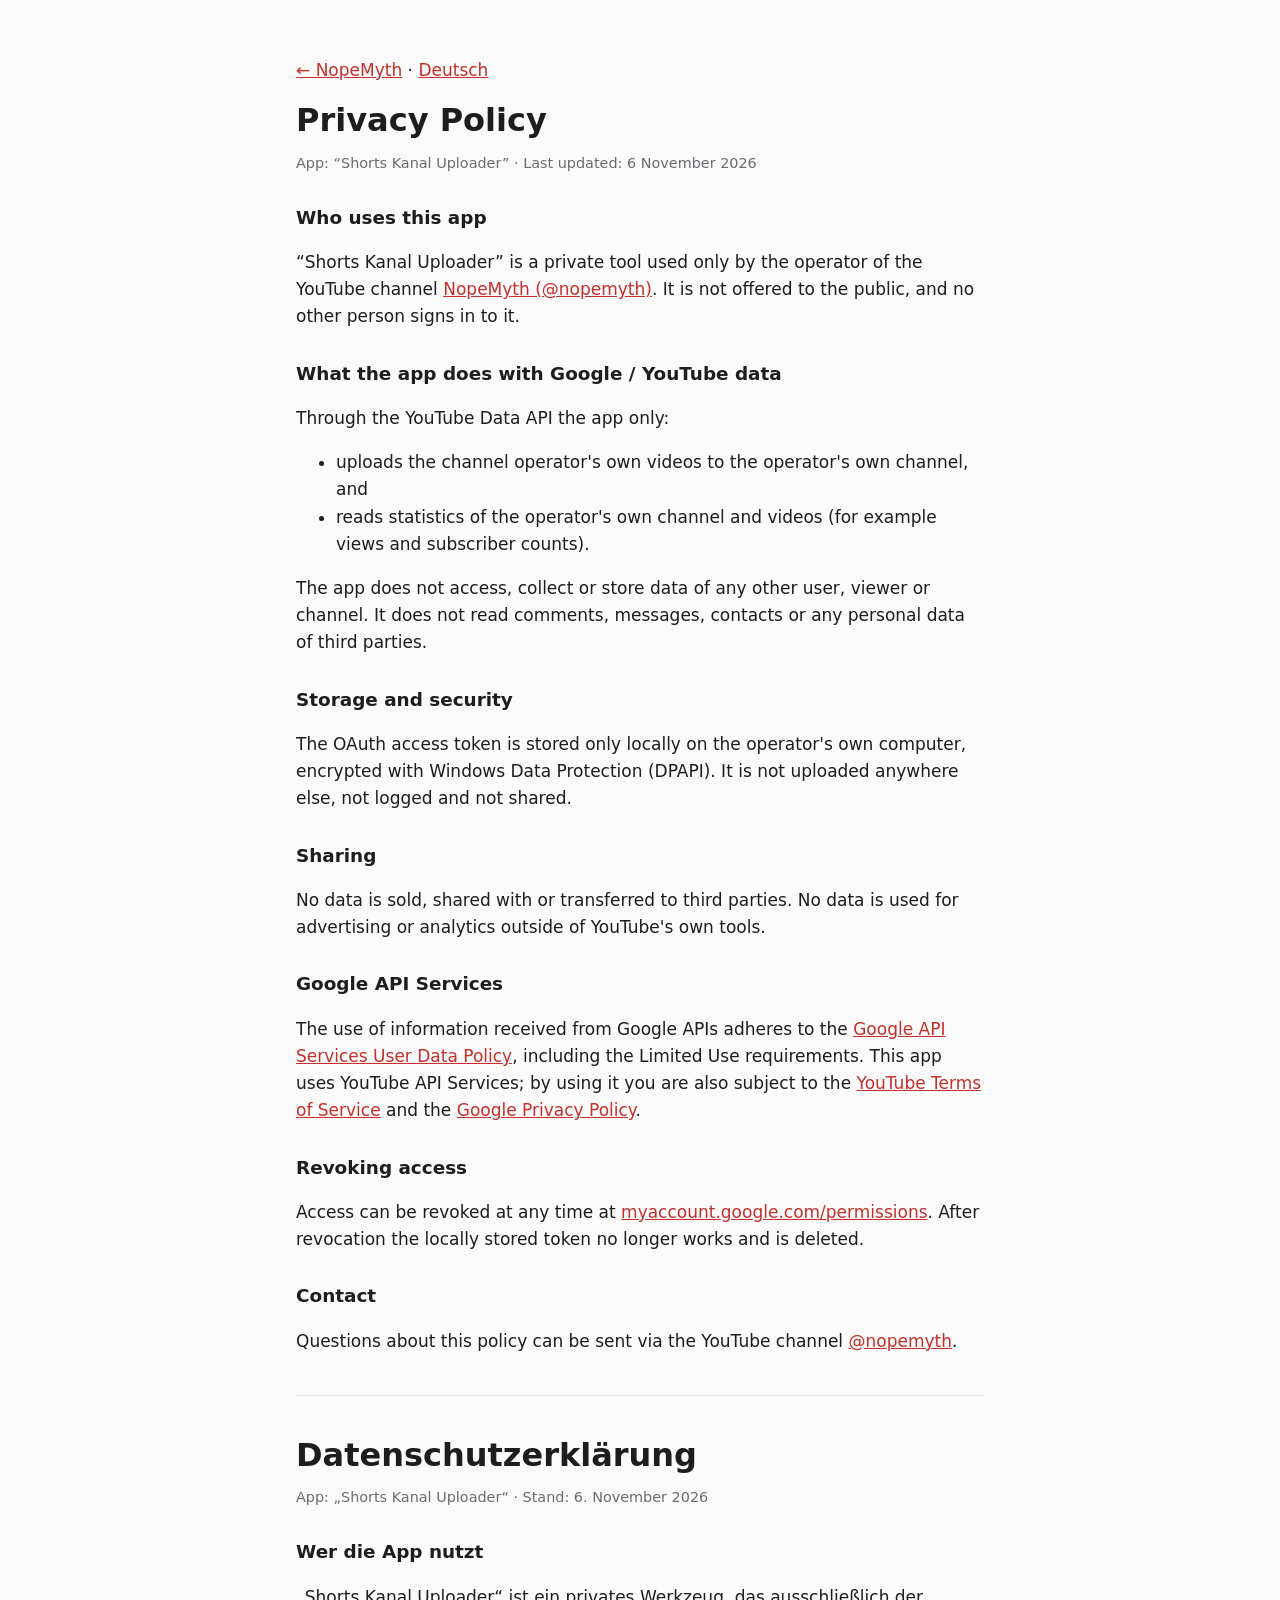
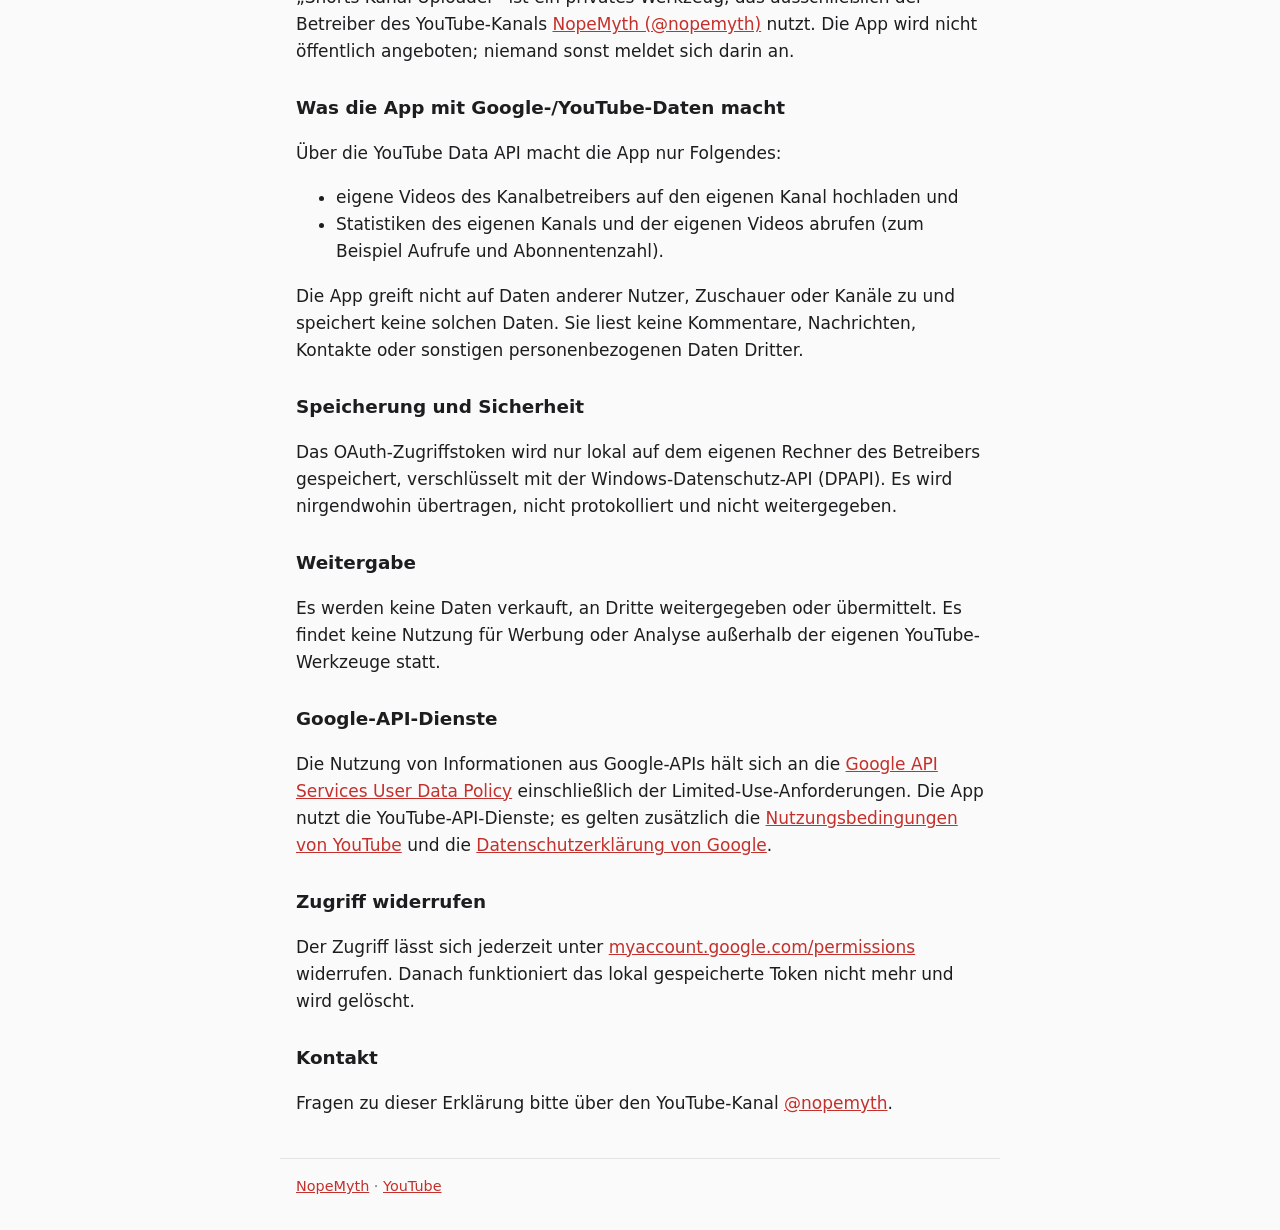
==== privacy.html @ 244ba319 "NopeMyth website and privacy policy" ====
<!doctype html>
<html lang="en">
<head>
<meta charset="utf-8">
<meta name="viewport" content="width=device-width, initial-scale=1">
<title>Privacy Policy – Shorts Kanal Uploader</title>
<link rel="stylesheet" href="style.css">
</head>
<body>
<main>
  <p><a href="index.html">← NopeMyth</a> · <a href="#de">Deutsch</a></p>

  <h1>Privacy Policy</h1>
  <p class="meta">App: “Shorts Kanal Uploader” · Last updated: 6 November 2026</p>

  <h2>Who uses this app</h2>
  <p>“Shorts Kanal Uploader” is a private tool used only by the operator of the YouTube channel <a href="https://www.youtube.com/channel/UC6PvTMNjkVI3UBCZ_MT4IHA">NopeMyth (@nopemyth)</a>. It is not offered to the public, and no other person signs in to it.</p>

  <h2>What the app does with Google / YouTube data</h2>
  <p>Through the YouTube Data API the app only:</p>
  <ul>
    <li>uploads the channel operator's own videos to the operator's own channel, and</li>
    <li>reads statistics of the operator's own channel and videos (for example views and subscriber counts).</li>
  </ul>
  <p>The app does not access, collect or store data of any other user, viewer or channel. It does not read comments, messages, contacts or any personal data of third parties.</p>

  <h2>Storage and security</h2>
  <p>The OAuth access token is stored only locally on the operator's own computer, encrypted with Windows Data Protection (DPAPI). It is not uploaded anywhere else, not logged and not shared.</p>

  <h2>Sharing</h2>
  <p>No data is sold, shared with or transferred to third parties. No data is used for advertising or analytics outside of YouTube's own tools.</p>

  <h2>Google API Services</h2>
  <p>The use of information received from Google APIs adheres to the <a href="https://developers.google.com/terms/api-services-user-data-policy">Google API Services User Data Policy</a>, including the Limited Use requirements. This app uses YouTube API Services; by using it you are also subject to the <a href="https://www.youtube.com/t/terms">YouTube Terms of Service</a> and the <a href="https://policies.google.com/privacy">Google Privacy Policy</a>.</p>

  <h2>Revoking access</h2>
  <p>Access can be revoked at any time at <a href="https://myaccount.google.com/permissions">myaccount.google.com/permissions</a>. After revocation the locally stored token no longer works and is deleted.</p>

  <h2>Contact</h2>
  <p>Questions about this policy can be sent via the YouTube channel <a href="https://www.youtube.com/channel/UC6PvTMNjkVI3UBCZ_MT4IHA">@nopemyth</a>.</p>

  <hr>

  <h1 id="de">Datenschutzerklärung</h1>
  <p class="meta">App: „Shorts Kanal Uploader“ · Stand: 6. November 2026</p>

  <h2>Wer die App nutzt</h2>
  <p>„Shorts Kanal Uploader“ ist ein privates Werkzeug, das ausschließlich der Betreiber des YouTube-Kanals <a href="https://www.youtube.com/channel/UC6PvTMNjkVI3UBCZ_MT4IHA">NopeMyth (@nopemyth)</a> nutzt. Die App wird nicht öffentlich angeboten; niemand sonst meldet sich darin an.</p>

  <h2>Was die App mit Google-/YouTube-Daten macht</h2>
  <p>Über die YouTube Data API macht die App nur Folgendes:</p>
  <ul>
    <li>eigene Videos des Kanalbetreibers auf den eigenen Kanal hochladen und</li>
    <li>Statistiken des eigenen Kanals und der eigenen Videos abrufen (zum Beispiel Aufrufe und Abonnentenzahl).</li>
  </ul>
  <p>Die App greift nicht auf Daten anderer Nutzer, Zuschauer oder Kanäle zu und speichert keine solchen Daten. Sie liest keine Kommentare, Nachrichten, Kontakte oder sonstigen personenbezogenen Daten Dritter.</p>

  <h2>Speicherung und Sicherheit</h2>
  <p>Das OAuth-Zugriffstoken wird nur lokal auf dem eigenen Rechner des Betreibers gespeichert, verschlüsselt mit der Windows-Datenschutz-API (DPAPI). Es wird nirgendwohin übertragen, nicht protokolliert und nicht weitergegeben.</p>

  <h2>Weitergabe</h2>
  <p>Es werden keine Daten verkauft, an Dritte weitergegeben oder übermittelt. Es findet keine Nutzung für Werbung oder Analyse außerhalb der eigenen YouTube-Werkzeuge statt.</p>

  <h2>Google-API-Dienste</h2>
  <p>Die Nutzung von Informationen aus Google-APIs hält sich an die <a href="https://developers.google.com/terms/api-services-user-data-policy">Google API Services User Data Policy</a> einschließlich der Limited-Use-Anforderungen. Die App nutzt die YouTube-API-Dienste; es gelten zusätzlich die <a href="https://www.youtube.com/t/terms">Nutzungsbedingungen von YouTube</a> und die <a href="https://policies.google.com/privacy">Datenschutzerklärung von Google</a>.</p>

  <h2>Zugriff widerrufen</h2>
  <p>Der Zugriff lässt sich jederzeit unter <a href="https://myaccount.google.com/permissions">myaccount.google.com/permissions</a> widerrufen. Danach funktioniert das lokal gespeicherte Token nicht mehr und wird gelöscht.</p>

  <h2>Kontakt</h2>
  <p>Fragen zu dieser Erklärung bitte über den YouTube-Kanal <a href="https://www.youtube.com/channel/UC6PvTMNjkVI3UBCZ_MT4IHA">@nopemyth</a>.</p>
</main>
<footer>
  <a href="index.html">NopeMyth</a> · <a href="https://www.youtube.com/channel/UC6PvTMNjkVI3UBCZ_MT4IHA">YouTube</a>
</footer>
</body>
</html>
---- style.css ----
:root { --bg: #fafafa; --fg: #1d1d1f; --muted: #6b6b70; --accent: #c4302b; --line: #e3e3e6; }
@media (prefers-color-scheme: dark) { :root { --bg: #141416; --fg: #ececf0; --muted: #a0a0a8; --accent: #ff5a52; --line: #2c2c31; } }
* { box-sizing: border-box; }
body { margin: 0; background: var(--bg); color: var(--fg); font: 17px/1.6 system-ui, -apple-system, "Segoe UI", Roboto, sans-serif; }
main, footer { max-width: 720px; margin: 0 auto; padding: 0 16px; }
main { padding-top: 40px; padding-bottom: 24px; }
h1 { font-size: 2rem; line-height: 1.2; margin: 0 0 12px; }
h2 { font-size: 1.15rem; margin: 28px 0 6px; }
.lead { font-size: 1.15rem; }
.meta { color: var(--muted); font-size: .9rem; margin-top: 0; }
a { color: var(--accent); }
.button { display: inline-block; padding: 10px 16px; border-radius: 8px; background: var(--accent); color: #fff; text-decoration: none; font-weight: 600; }
hr { border: 0; border-top: 1px solid var(--line); margin: 40px 0; }
footer { border-top: 1px solid var(--line); padding-top: 16px; padding-bottom: 32px; color: var(--muted); font-size: .9rem; }
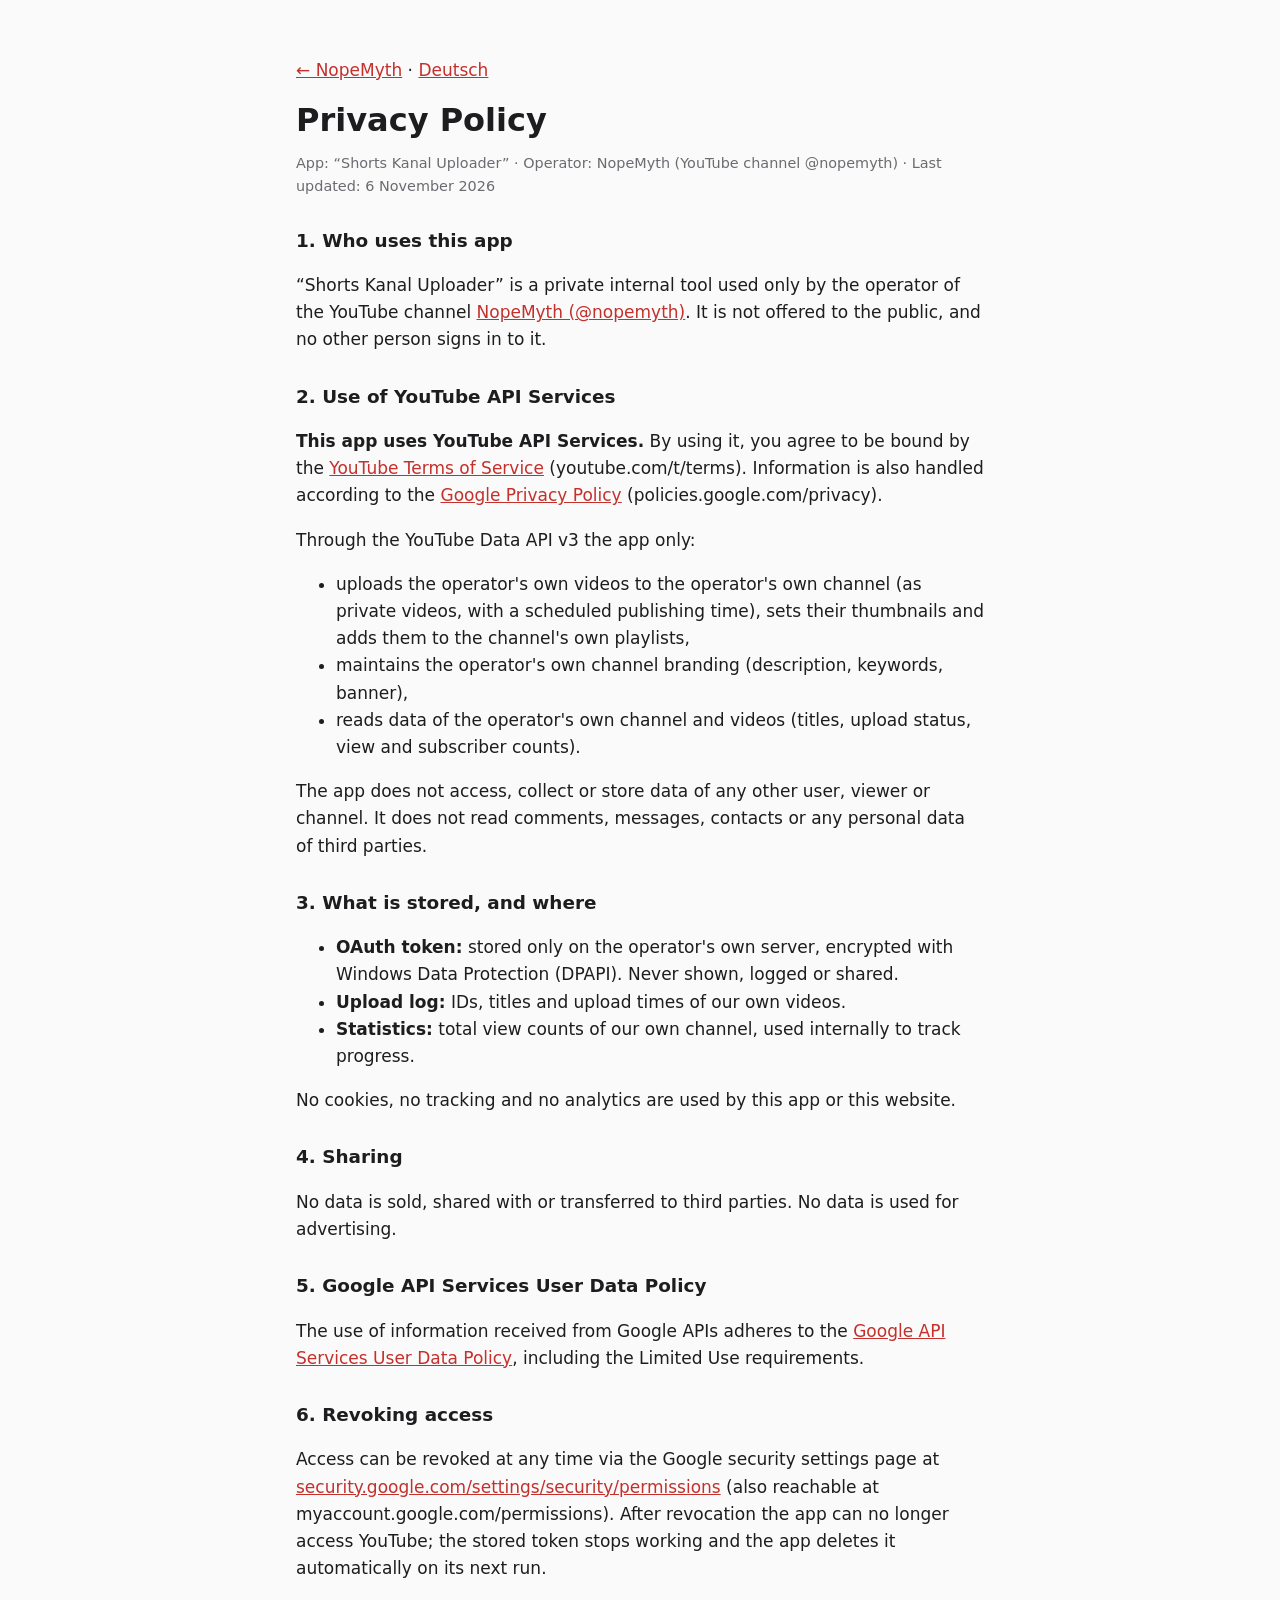
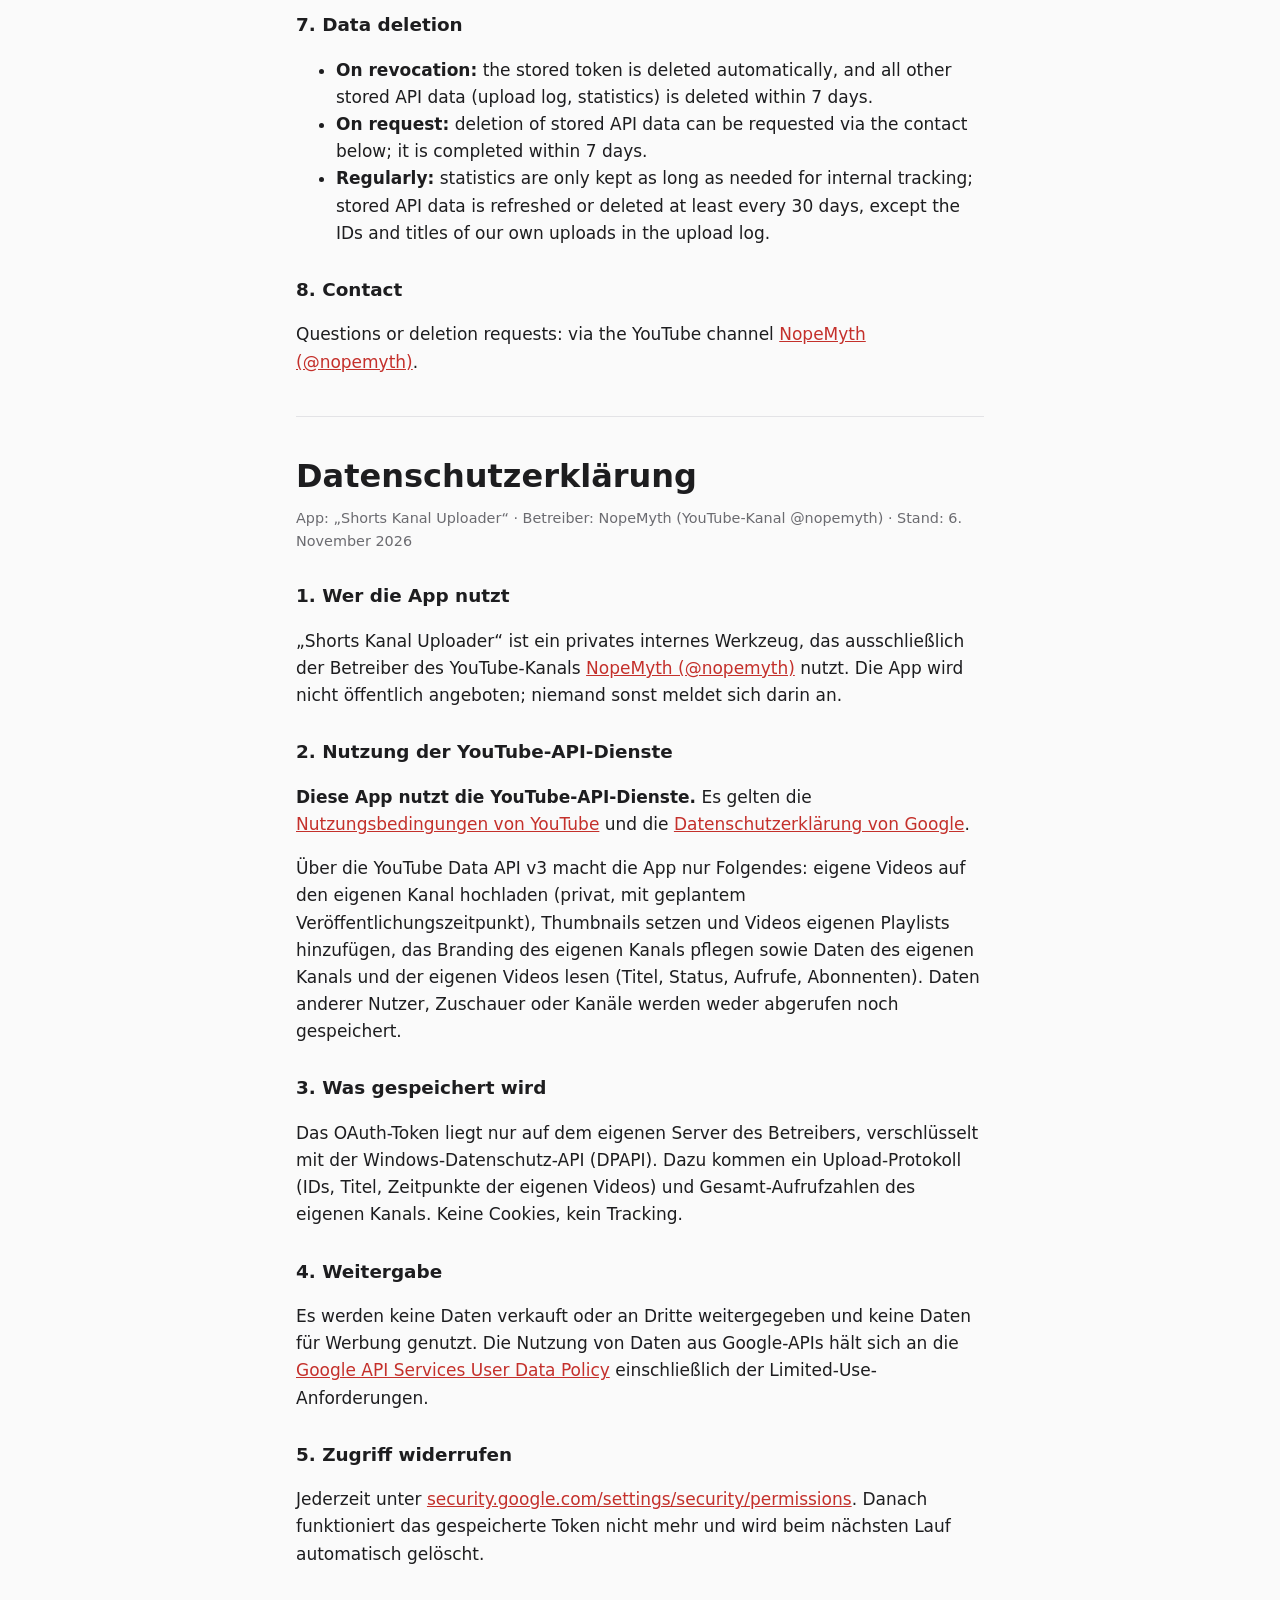
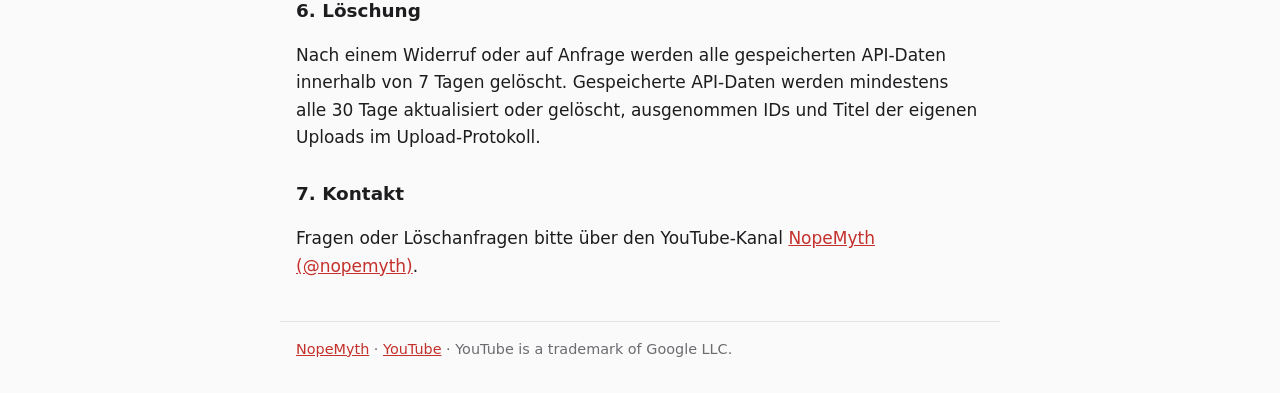
==== commit 9649e629: "Privacy policy: YouTube API Services, revocation, data deletion; homepage: privacy link and YouTube " ====
--- a/privacy.html
+++ b/privacy.html
@@ -11,67 +11,77 @@
   <p><a href="index.html">← NopeMyth</a> · <a href="#de">Deutsch</a></p>
 
   <h1>Privacy Policy</h1>
-  <p class="meta">App: “Shorts Kanal Uploader” · Last updated: 6 November 2026</p>
+  <p class="meta">App: “Shorts Kanal Uploader” · Operator: NopeMyth (YouTube channel @nopemyth) · Last updated: 6 November 2026</p>
 
-  <h2>Who uses this app</h2>
-  <p>“Shorts Kanal Uploader” is a private tool used only by the operator of the YouTube channel <a href="https://www.youtube.com/channel/UC6PvTMNjkVI3UBCZ_MT4IHA">NopeMyth (@nopemyth)</a>. It is not offered to the public, and no other person signs in to it.</p>
+  <h2>1. Who uses this app</h2>
+  <p>“Shorts Kanal Uploader” is a private internal tool used only by the operator of the YouTube channel <a href="https://www.youtube.com/channel/UC6PvTMNjkVI3UBCZ_MT4IHA">NopeMyth (@nopemyth)</a>. It is not offered to the public, and no other person signs in to it.</p>
 
-  <h2>What the app does with Google / YouTube data</h2>
-  <p>Through the YouTube Data API the app only:</p>
+  <h2>2. Use of YouTube API Services</h2>
+  <p><strong>This app uses YouTube API Services.</strong> By using it, you agree to be bound by the <a href="https://www.youtube.com/t/terms">YouTube Terms of Service</a> (youtube.com/t/terms). Information is also handled according to the <a href="https://policies.google.com/privacy">Google Privacy Policy</a> (policies.google.com/privacy).</p>
+  <p>Through the YouTube Data API v3 the app only:</p>
   <ul>
-    <li>uploads the channel operator's own videos to the operator's own channel, and</li>
-    <li>reads statistics of the operator's own channel and videos (for example views and subscriber counts).</li>
+    <li>uploads the operator's own videos to the operator's own channel (as private videos, with a scheduled publishing time), sets their thumbnails and adds them to the channel's own playlists,</li>
+    <li>maintains the operator's own channel branding (description, keywords, banner),</li>
+    <li>reads data of the operator's own channel and videos (titles, upload status, view and subscriber counts).</li>
   </ul>
   <p>The app does not access, collect or store data of any other user, viewer or channel. It does not read comments, messages, contacts or any personal data of third parties.</p>
 
-  <h2>Storage and security</h2>
-  <p>The OAuth access token is stored only locally on the operator's own computer, encrypted with Windows Data Protection (DPAPI). It is not uploaded anywhere else, not logged and not shared.</p>
+  <h2>3. What is stored, and where</h2>
+  <ul>
+    <li><strong>OAuth token:</strong> stored only on the operator's own server, encrypted with Windows Data Protection (DPAPI). Never shown, logged or shared.</li>
+    <li><strong>Upload log:</strong> IDs, titles and upload times of our own videos.</li>
+    <li><strong>Statistics:</strong> total view counts of our own channel, used internally to track progress.</li>
+  </ul>
+  <p>No cookies, no tracking and no analytics are used by this app or this website.</p>
 
-  <h2>Sharing</h2>
-  <p>No data is sold, shared with or transferred to third parties. No data is used for advertising or analytics outside of YouTube's own tools.</p>
+  <h2>4. Sharing</h2>
+  <p>No data is sold, shared with or transferred to third parties. No data is used for advertising.</p>
 
-  <h2>Google API Services</h2>
-  <p>The use of information received from Google APIs adheres to the <a href="https://developers.google.com/terms/api-services-user-data-policy">Google API Services User Data Policy</a>, including the Limited Use requirements. This app uses YouTube API Services; by using it you are also subject to the <a href="https://www.youtube.com/t/terms">YouTube Terms of Service</a> and the <a href="https://policies.google.com/privacy">Google Privacy Policy</a>.</p>
+  <h2>5. Google API Services User Data Policy</h2>
+  <p>The use of information received from Google APIs adheres to the <a href="https://developers.google.com/terms/api-services-user-data-policy">Google API Services User Data Policy</a>, including the Limited Use requirements.</p>
 
-  <h2>Revoking access</h2>
-  <p>Access can be revoked at any time at <a href="https://myaccount.google.com/permissions">myaccount.google.com/permissions</a>. After revocation the locally stored token no longer works and is deleted.</p>
+  <h2>6. Revoking access</h2>
+  <p>Access can be revoked at any time via the Google security settings page at <a href="https://security.google.com/settings/security/permissions">security.google.com/settings/security/permissions</a> (also reachable at myaccount.google.com/permissions). After revocation the app can no longer access YouTube; the stored token stops working and the app deletes it automatically on its next run.</p>
 
-  <h2>Contact</h2>
-  <p>Questions about this policy can be sent via the YouTube channel <a href="https://www.youtube.com/channel/UC6PvTMNjkVI3UBCZ_MT4IHA">@nopemyth</a>.</p>
+  <h2>7. Data deletion</h2>
+  <ul>
+    <li><strong>On revocation:</strong> the stored token is deleted automatically, and all other stored API data (upload log, statistics) is deleted within 7 days.</li>
+    <li><strong>On request:</strong> deletion of stored API data can be requested via the contact below; it is completed within 7 days.</li>
+    <li><strong>Regularly:</strong> statistics are only kept as long as needed for internal tracking; stored API data is refreshed or deleted at least every 30 days, except the IDs and titles of our own uploads in the upload log.</li>
+  </ul>
+
+  <h2>8. Contact</h2>
+  <p>Questions or deletion requests: via the YouTube channel <a href="https://www.youtube.com/channel/UC6PvTMNjkVI3UBCZ_MT4IHA">NopeMyth (@nopemyth)</a>.</p>
 
   <hr>
 
   <h1 id="de">Datenschutzerklärung</h1>
-  <p class="meta">App: „Shorts Kanal Uploader“ · Stand: 6. November 2026</p>
+  <p class="meta">App: „Shorts Kanal Uploader“ · Betreiber: NopeMyth (YouTube-Kanal @nopemyth) · Stand: 6. November 2026</p>
 
-  <h2>Wer die App nutzt</h2>
-  <p>„Shorts Kanal Uploader“ ist ein privates Werkzeug, das ausschließlich der Betreiber des YouTube-Kanals <a href="https://www.youtube.com/channel/UC6PvTMNjkVI3UBCZ_MT4IHA">NopeMyth (@nopemyth)</a> nutzt. Die App wird nicht öffentlich angeboten; niemand sonst meldet sich darin an.</p>
+  <h2>1. Wer die App nutzt</h2>
+  <p>„Shorts Kanal Uploader“ ist ein privates internes Werkzeug, das ausschließlich der Betreiber des YouTube-Kanals <a href="https://www.youtube.com/channel/UC6PvTMNjkVI3UBCZ_MT4IHA">NopeMyth (@nopemyth)</a> nutzt. Die App wird nicht öffentlich angeboten; niemand sonst meldet sich darin an.</p>
 
-  <h2>Was die App mit Google-/YouTube-Daten macht</h2>
-  <p>Über die YouTube Data API macht die App nur Folgendes:</p>
-  <ul>
-    <li>eigene Videos des Kanalbetreibers auf den eigenen Kanal hochladen und</li>
-    <li>Statistiken des eigenen Kanals und der eigenen Videos abrufen (zum Beispiel Aufrufe und Abonnentenzahl).</li>
-  </ul>
-  <p>Die App greift nicht auf Daten anderer Nutzer, Zuschauer oder Kanäle zu und speichert keine solchen Daten. Sie liest keine Kommentare, Nachrichten, Kontakte oder sonstigen personenbezogenen Daten Dritter.</p>
+  <h2>2. Nutzung der YouTube-API-Dienste</h2>
+  <p><strong>Diese App nutzt die YouTube-API-Dienste.</strong> Es gelten die <a href="https://www.youtube.com/t/terms">Nutzungsbedingungen von YouTube</a> und die <a href="https://policies.google.com/privacy">Datenschutzerklärung von Google</a>.</p>
+  <p>Über die YouTube Data API v3 macht die App nur Folgendes: eigene Videos auf den eigenen Kanal hochladen (privat, mit geplantem Veröffentlichungszeitpunkt), Thumbnails setzen und Videos eigenen Playlists hinzufügen, das Branding des eigenen Kanals pflegen sowie Daten des eigenen Kanals und der eigenen Videos lesen (Titel, Status, Aufrufe, Abonnenten). Daten anderer Nutzer, Zuschauer oder Kanäle werden weder abgerufen noch gespeichert.</p>
 
-  <h2>Speicherung und Sicherheit</h2>
-  <p>Das OAuth-Zugriffstoken wird nur lokal auf dem eigenen Rechner des Betreibers gespeichert, verschlüsselt mit der Windows-Datenschutz-API (DPAPI). Es wird nirgendwohin übertragen, nicht protokolliert und nicht weitergegeben.</p>
+  <h2>3. Was gespeichert wird</h2>
+  <p>Das OAuth-Token liegt nur auf dem eigenen Server des Betreibers, verschlüsselt mit der Windows-Datenschutz-API (DPAPI). Dazu kommen ein Upload-Protokoll (IDs, Titel, Zeitpunkte der eigenen Videos) und Gesamt-Aufrufzahlen des eigenen Kanals. Keine Cookies, kein Tracking.</p>
 
-  <h2>Weitergabe</h2>
-  <p>Es werden keine Daten verkauft, an Dritte weitergegeben oder übermittelt. Es findet keine Nutzung für Werbung oder Analyse außerhalb der eigenen YouTube-Werkzeuge statt.</p>
+  <h2>4. Weitergabe</h2>
+  <p>Es werden keine Daten verkauft oder an Dritte weitergegeben und keine Daten für Werbung genutzt. Die Nutzung von Daten aus Google-APIs hält sich an die <a href="https://developers.google.com/terms/api-services-user-data-policy">Google API Services User Data Policy</a> einschließlich der Limited-Use-Anforderungen.</p>
 
-  <h2>Google-API-Dienste</h2>
-  <p>Die Nutzung von Informationen aus Google-APIs hält sich an die <a href="https://developers.google.com/terms/api-services-user-data-policy">Google API Services User Data Policy</a> einschließlich der Limited-Use-Anforderungen. Die App nutzt die YouTube-API-Dienste; es gelten zusätzlich die <a href="https://www.youtube.com/t/terms">Nutzungsbedingungen von YouTube</a> und die <a href="https://policies.google.com/privacy">Datenschutzerklärung von Google</a>.</p>
+  <h2>5. Zugriff widerrufen</h2>
+  <p>Jederzeit unter <a href="https://security.google.com/settings/security/permissions">security.google.com/settings/security/permissions</a>. Danach funktioniert das gespeicherte Token nicht mehr und wird beim nächsten Lauf automatisch gelöscht.</p>
 
-  <h2>Zugriff widerrufen</h2>
-  <p>Der Zugriff lässt sich jederzeit unter <a href="https://myaccount.google.com/permissions">myaccount.google.com/permissions</a> widerrufen. Danach funktioniert das lokal gespeicherte Token nicht mehr und wird gelöscht.</p>
+  <h2>6. Löschung</h2>
+  <p>Nach einem Widerruf oder auf Anfrage werden alle gespeicherten API-Daten innerhalb von 7 Tagen gelöscht. Gespeicherte API-Daten werden mindestens alle 30 Tage aktualisiert oder gelöscht, ausgenommen IDs und Titel der eigenen Uploads im Upload-Protokoll.</p>
 
-  <h2>Kontakt</h2>
-  <p>Fragen zu dieser Erklärung bitte über den YouTube-Kanal <a href="https://www.youtube.com/channel/UC6PvTMNjkVI3UBCZ_MT4IHA">@nopemyth</a>.</p>
+  <h2>7. Kontakt</h2>
+  <p>Fragen oder Löschanfragen bitte über den YouTube-Kanal <a href="https://www.youtube.com/channel/UC6PvTMNjkVI3UBCZ_MT4IHA">NopeMyth (@nopemyth)</a>.</p>
 </main>
 <footer>
-  <a href="index.html">NopeMyth</a> · <a href="https://www.youtube.com/channel/UC6PvTMNjkVI3UBCZ_MT4IHA">YouTube</a>
+  <a href="index.html">NopeMyth</a> · <a href="https://www.youtube.com/channel/UC6PvTMNjkVI3UBCZ_MT4IHA">YouTube</a> · YouTube is a trademark of Google LLC.
 </footer>
 </body>
 </html>
--- a/style.css
+++ b/style.css
@@ -12,3 +12,9 @@
 .button { display: inline-block; padding: 10px 16px; border-radius: 8px; background: var(--accent); color: #fff; text-decoration: none; font-weight: 600; }
 hr { border: 0; border-top: 1px solid var(--line); margin: 40px 0; }
 footer { border-top: 1px solid var(--line); padding-top: 16px; padding-bottom: 32px; color: var(--muted); font-size: .9rem; }
+.top { display: flex; justify-content: space-between; align-items: center; max-width: 720px; margin: 0 auto; padding: 14px 16px; border-bottom: 1px solid var(--line); }
+.brand { font-weight: 800; }
+.top nav a { font-weight: 600; }
+.kasten { border: 1px solid var(--line); border-radius: 10px; padding: 4px 18px 10px; margin: 28px 0; }
+.yt { font-size: .95rem; }
+.yt-badge { display: inline-block; background: #ff0000; color: #fff; border-radius: 6px; padding: 0 7px; font-size: .8rem; margin-right: 4px; }
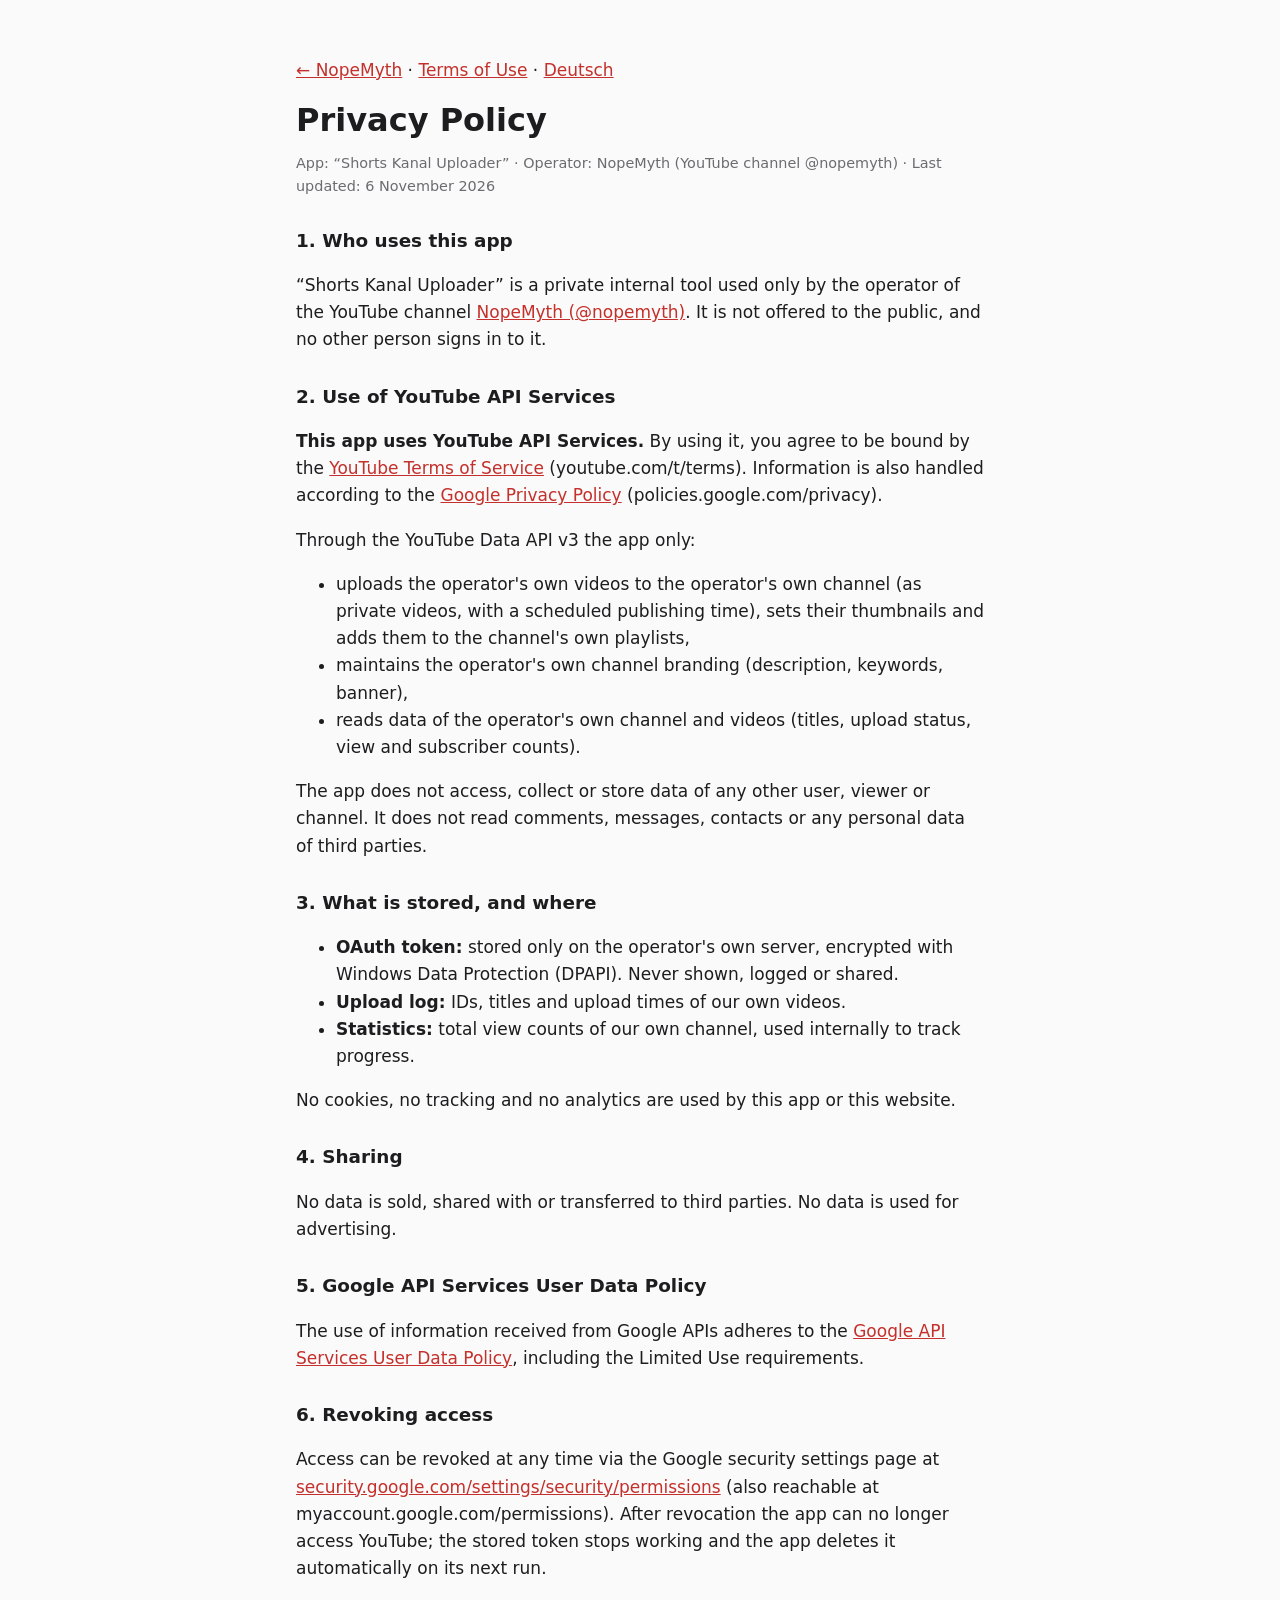
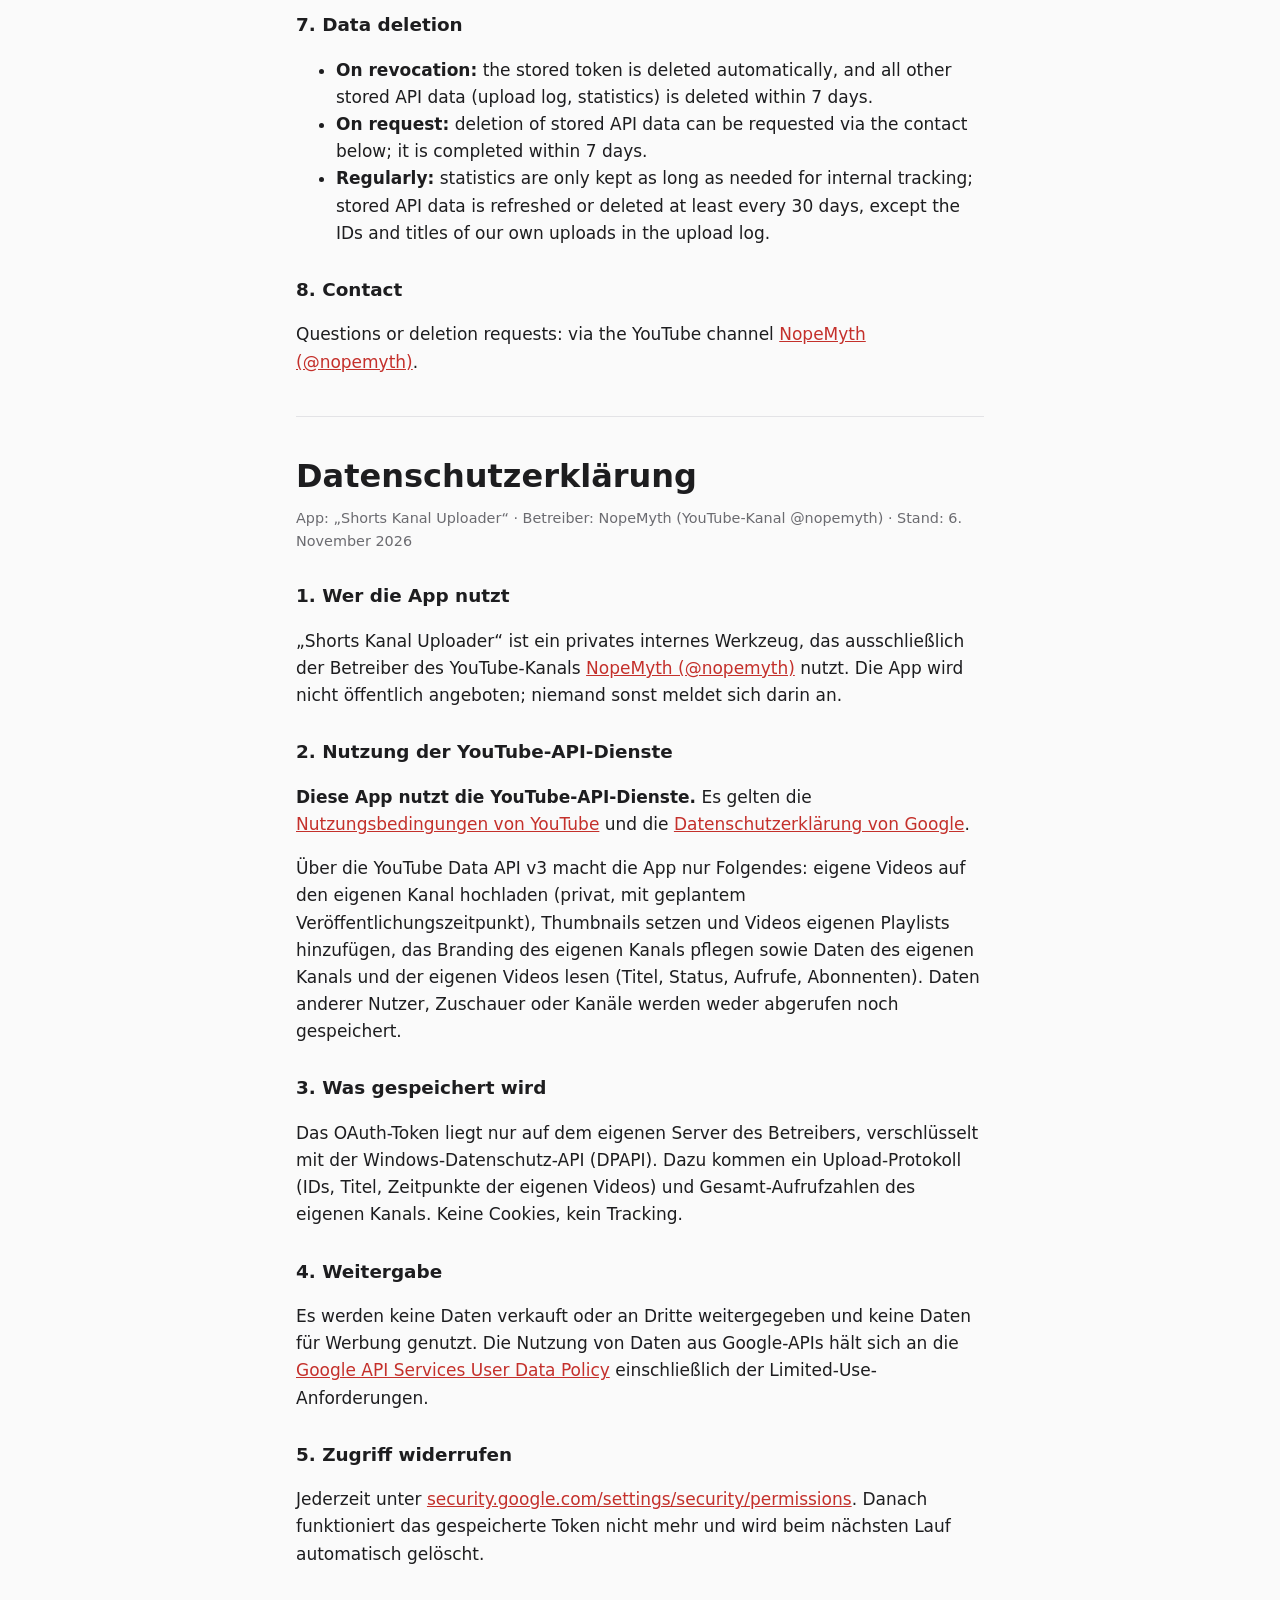
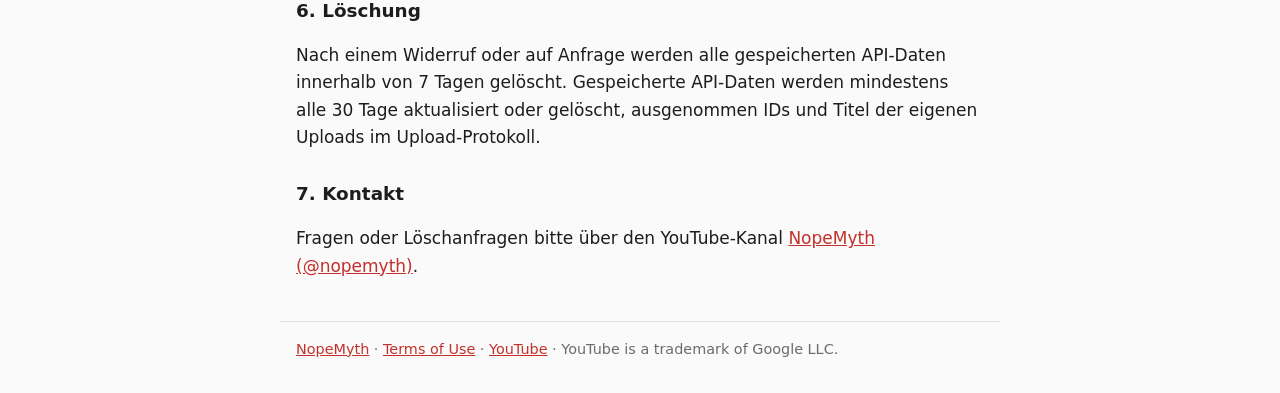
==== commit 8cb1788f: "Add terms of use (EN/DE), link from homepage and privacy policy" ====
--- a/privacy.html
+++ b/privacy.html
@@ -8,7 +8,7 @@
 </head>
 <body>
 <main>
-  <p><a href="index.html">← NopeMyth</a> · <a href="#de">Deutsch</a></p>
+  <p><a href="index.html">← NopeMyth</a> · <a href="terms.html">Terms of Use</a> · <a href="#de">Deutsch</a></p>
 
   <h1>Privacy Policy</h1>
   <p class="meta">App: “Shorts Kanal Uploader” · Operator: NopeMyth (YouTube channel @nopemyth) · Last updated: 6 November 2026</p>
@@ -81,7 +81,7 @@
   <p>Fragen oder Löschanfragen bitte über den YouTube-Kanal <a href="https://www.youtube.com/channel/UC6PvTMNjkVI3UBCZ_MT4IHA">NopeMyth (@nopemyth)</a>.</p>
 </main>
 <footer>
-  <a href="index.html">NopeMyth</a> · <a href="https://www.youtube.com/channel/UC6PvTMNjkVI3UBCZ_MT4IHA">YouTube</a> · YouTube is a trademark of Google LLC.
+  <a href="index.html">NopeMyth</a> · <a href="terms.html">Terms of Use</a> · <a href="https://www.youtube.com/channel/UC6PvTMNjkVI3UBCZ_MT4IHA">YouTube</a> · YouTube is a trademark of Google LLC.
 </footer>
 </body>
 </html>
--- a/style.css
+++ b/style.css
@@ -17,4 +17,5 @@
 .top nav a { font-weight: 600; }
 .kasten { border: 1px solid var(--line); border-radius: 10px; padding: 4px 18px 10px; margin: 28px 0; }
 .yt { font-size: .95rem; }
-.yt-badge { display: inline-block; background: #ff0000; color: #fff; border-radius: 6px; padding: 0 7px; font-size: .8rem; margin-right: 4px; }
+.yt-logo { margin: 8px 0 0; }
+.yt-logo img { display: block; }
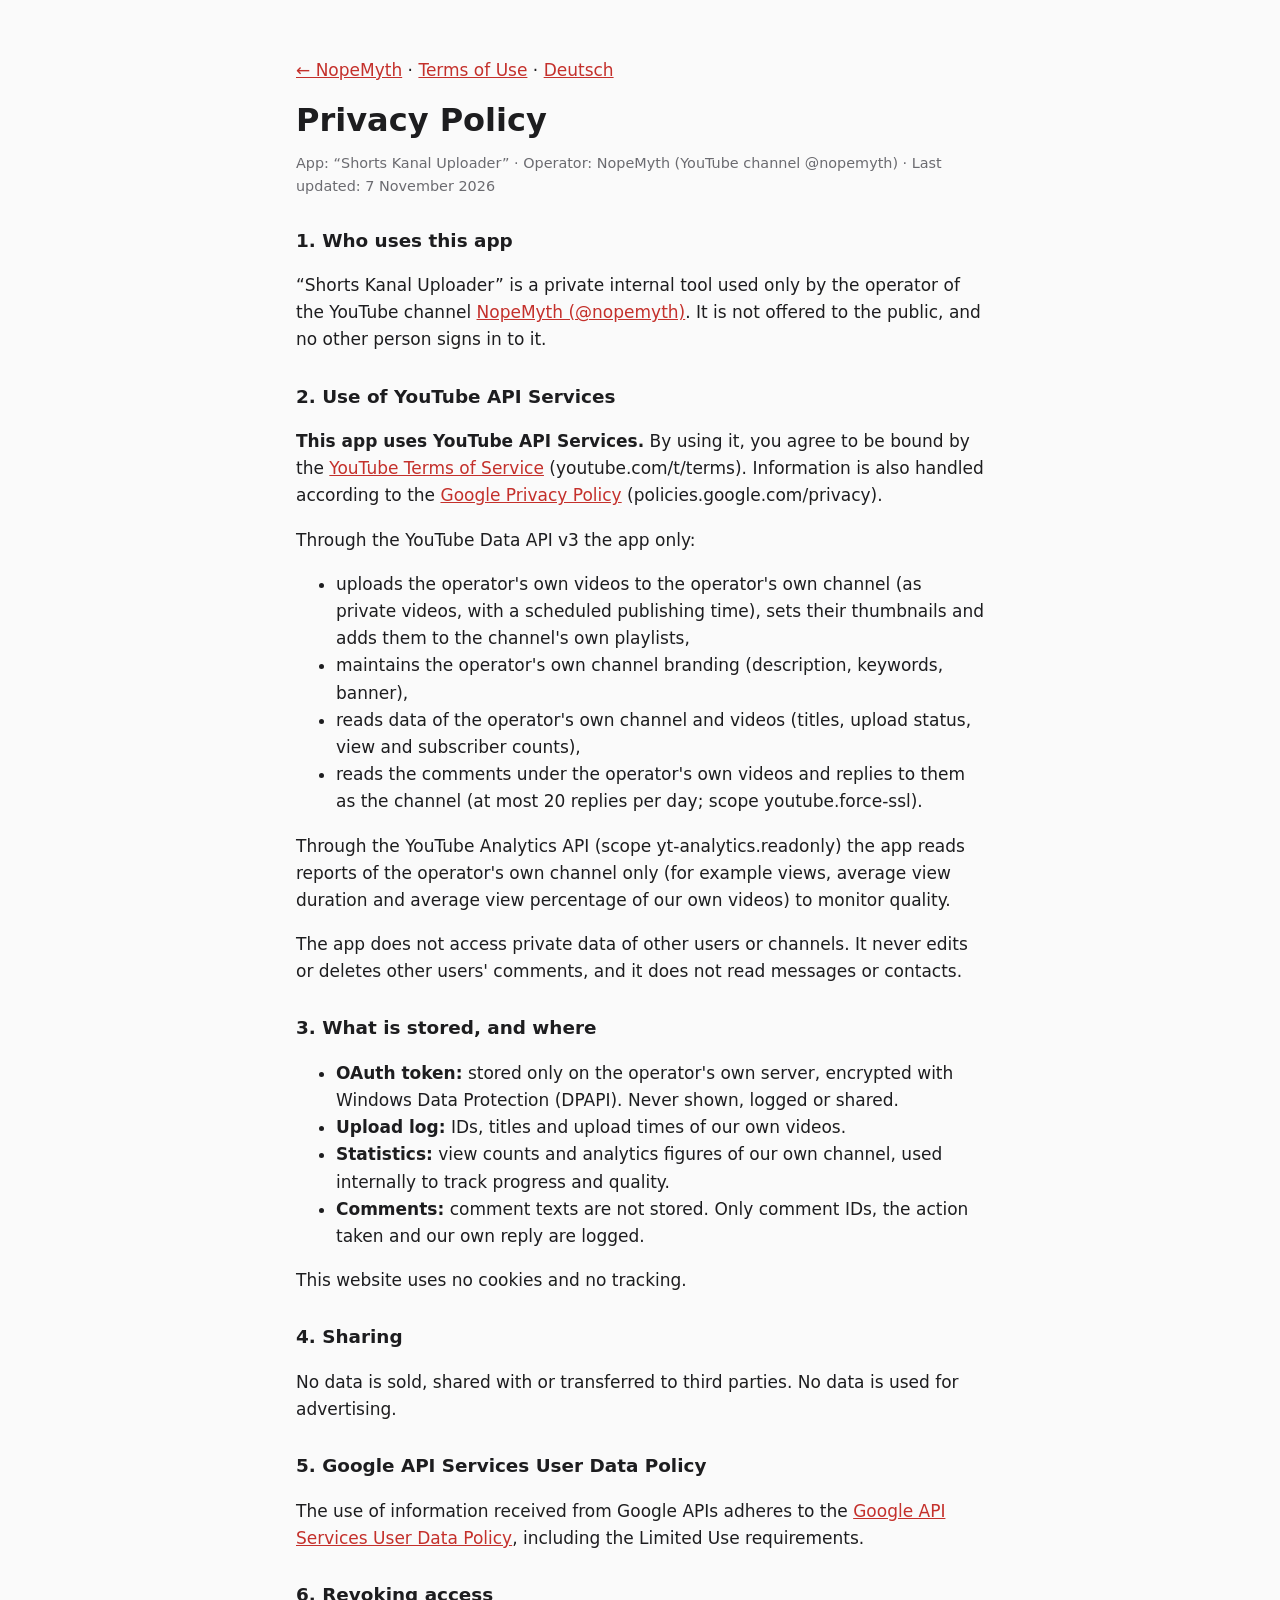
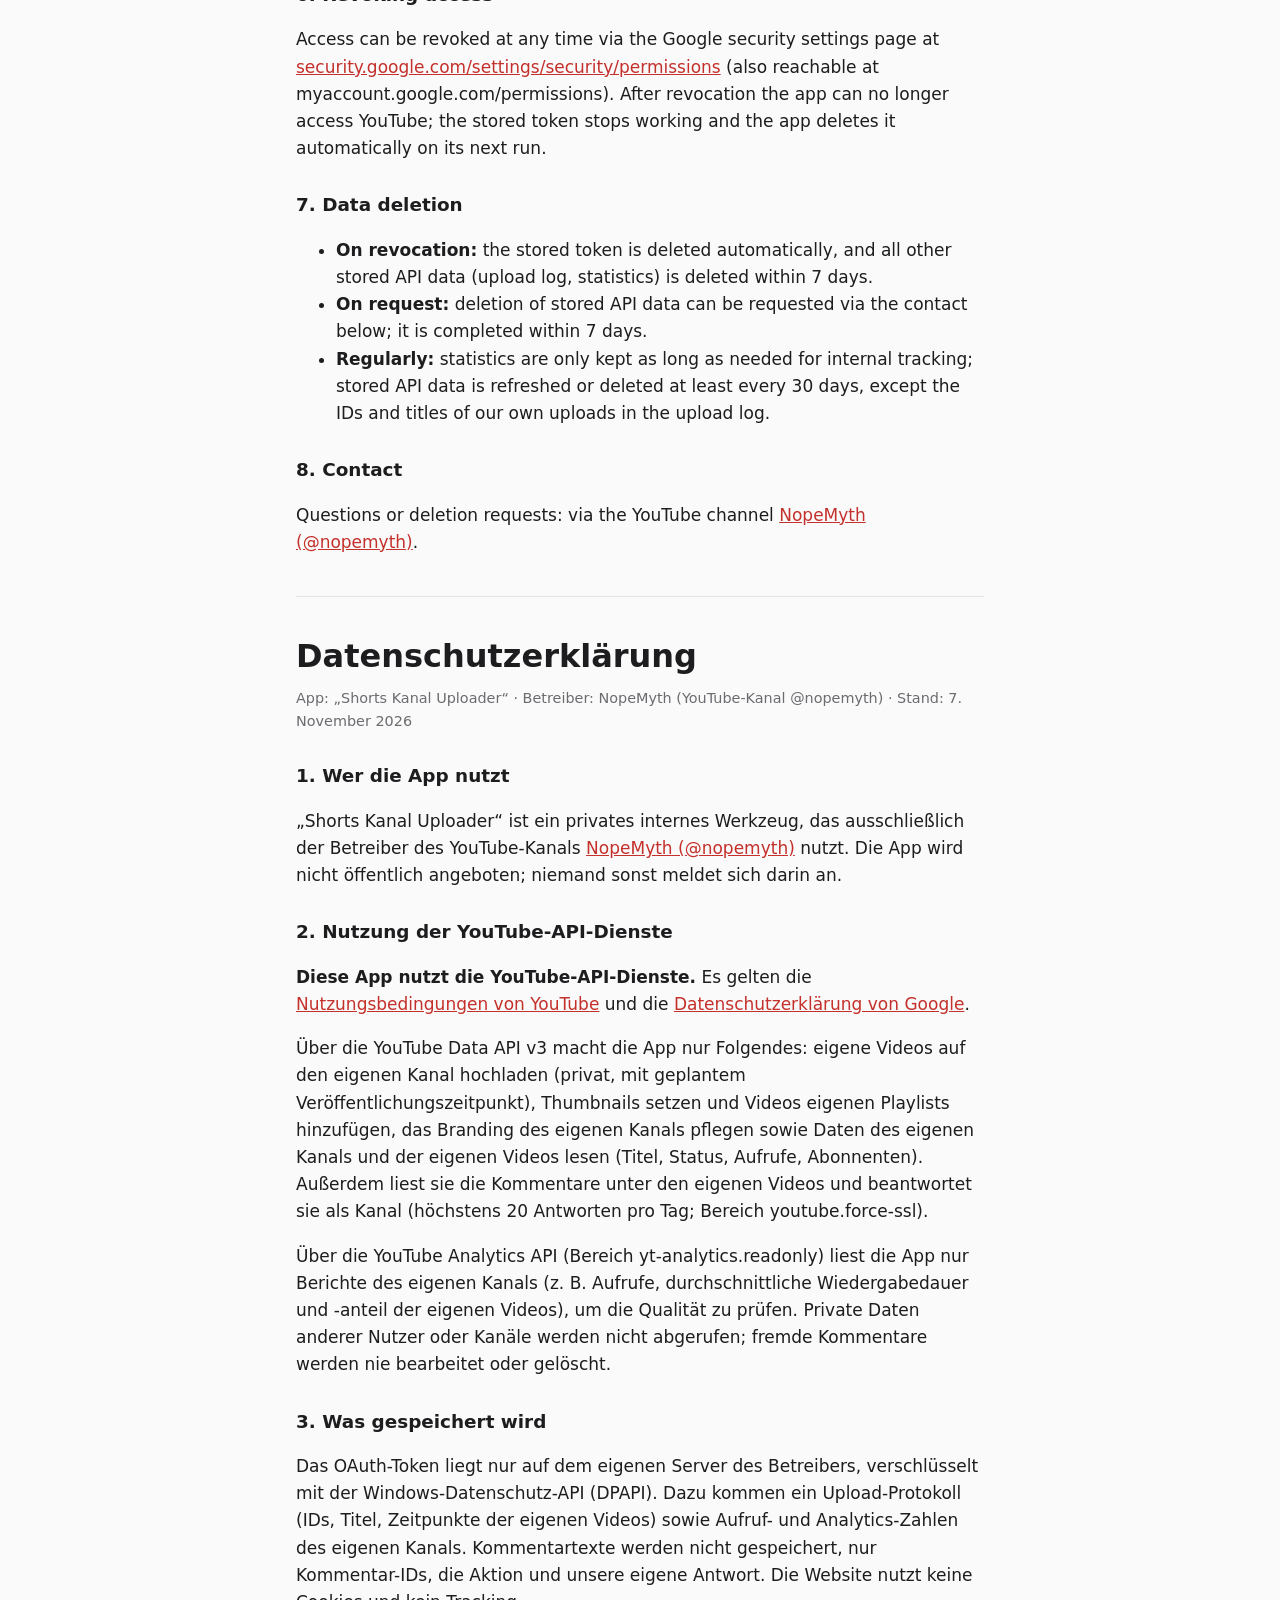
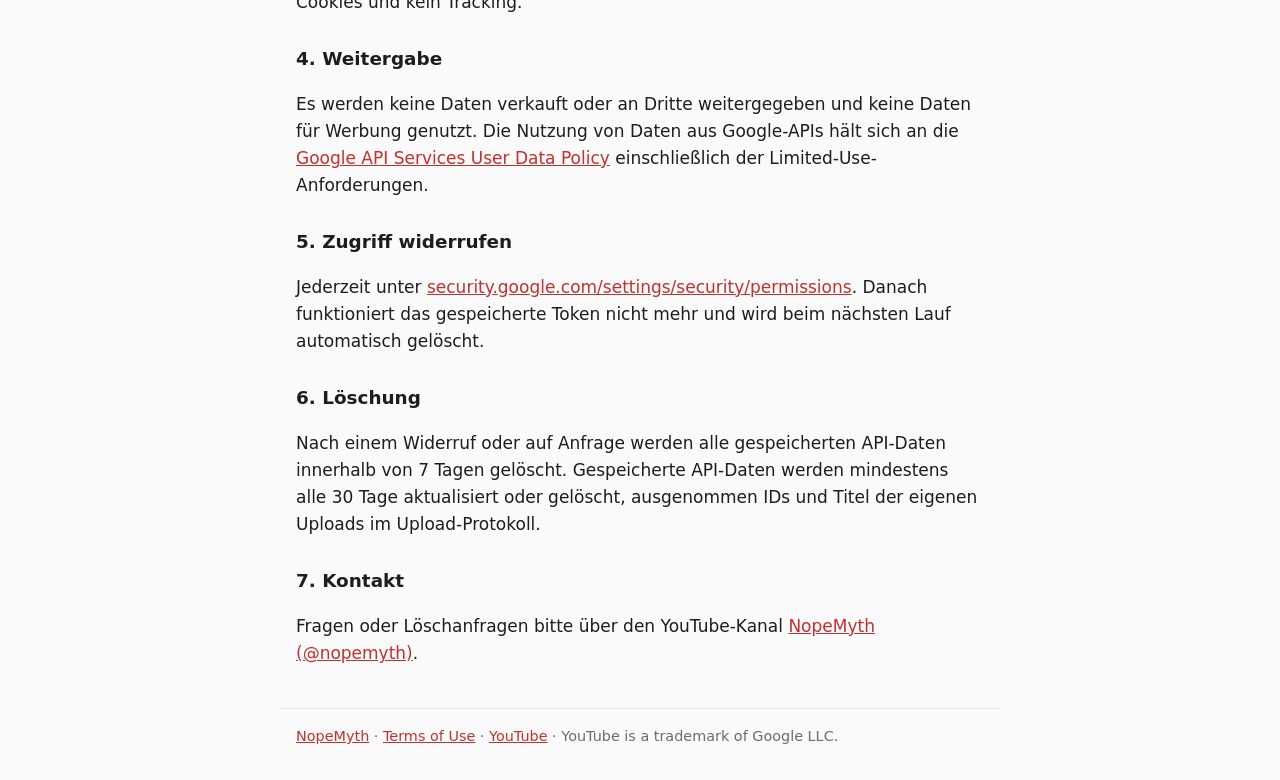
==== commit 788d84da: "Privacy policy and terms: YouTube Analytics (own channel) and replying to comments on own videos" ====
--- a/privacy.html
+++ b/privacy.html
@@ -11,7 +11,7 @@
   <p><a href="index.html">← NopeMyth</a> · <a href="terms.html">Terms of Use</a> · <a href="#de">Deutsch</a></p>
 
   <h1>Privacy Policy</h1>
-  <p class="meta">App: “Shorts Kanal Uploader” · Operator: NopeMyth (YouTube channel @nopemyth) · Last updated: 6 November 2026</p>
+  <p class="meta">App: “Shorts Kanal Uploader” · Operator: NopeMyth (YouTube channel @nopemyth) · Last updated: 7 November 2026</p>
 
   <h2>1. Who uses this app</h2>
   <p>“Shorts Kanal Uploader” is a private internal tool used only by the operator of the YouTube channel <a href="https://www.youtube.com/channel/UC6PvTMNjkVI3UBCZ_MT4IHA">NopeMyth (@nopemyth)</a>. It is not offered to the public, and no other person signs in to it.</p>
@@ -22,17 +22,20 @@
   <ul>
     <li>uploads the operator's own videos to the operator's own channel (as private videos, with a scheduled publishing time), sets their thumbnails and adds them to the channel's own playlists,</li>
     <li>maintains the operator's own channel branding (description, keywords, banner),</li>
-    <li>reads data of the operator's own channel and videos (titles, upload status, view and subscriber counts).</li>
+    <li>reads data of the operator's own channel and videos (titles, upload status, view and subscriber counts),</li>
+    <li>reads the comments under the operator's own videos and replies to them as the channel (at most 20 replies per day; scope youtube.force-ssl).</li>
   </ul>
-  <p>The app does not access, collect or store data of any other user, viewer or channel. It does not read comments, messages, contacts or any personal data of third parties.</p>
+  <p>Through the YouTube Analytics API (scope yt-analytics.readonly) the app reads reports of the operator's own channel only (for example views, average view duration and average view percentage of our own videos) to monitor quality.</p>
+  <p>The app does not access private data of other users or channels. It never edits or deletes other users' comments, and it does not read messages or contacts.</p>
 
   <h2>3. What is stored, and where</h2>
   <ul>
     <li><strong>OAuth token:</strong> stored only on the operator's own server, encrypted with Windows Data Protection (DPAPI). Never shown, logged or shared.</li>
     <li><strong>Upload log:</strong> IDs, titles and upload times of our own videos.</li>
-    <li><strong>Statistics:</strong> total view counts of our own channel, used internally to track progress.</li>
+    <li><strong>Statistics:</strong> view counts and analytics figures of our own channel, used internally to track progress and quality.</li>
+    <li><strong>Comments:</strong> comment texts are not stored. Only comment IDs, the action taken and our own reply are logged.</li>
   </ul>
-  <p>No cookies, no tracking and no analytics are used by this app or this website.</p>
+  <p>This website uses no cookies and no tracking.</p>
 
   <h2>4. Sharing</h2>
   <p>No data is sold, shared with or transferred to third parties. No data is used for advertising.</p>
@@ -56,17 +59,18 @@
   <hr>
 
   <h1 id="de">Datenschutzerklärung</h1>
-  <p class="meta">App: „Shorts Kanal Uploader“ · Betreiber: NopeMyth (YouTube-Kanal @nopemyth) · Stand: 6. November 2026</p>
+  <p class="meta">App: „Shorts Kanal Uploader“ · Betreiber: NopeMyth (YouTube-Kanal @nopemyth) · Stand: 7. November 2026</p>
 
   <h2>1. Wer die App nutzt</h2>
   <p>„Shorts Kanal Uploader“ ist ein privates internes Werkzeug, das ausschließlich der Betreiber des YouTube-Kanals <a href="https://www.youtube.com/channel/UC6PvTMNjkVI3UBCZ_MT4IHA">NopeMyth (@nopemyth)</a> nutzt. Die App wird nicht öffentlich angeboten; niemand sonst meldet sich darin an.</p>
 
   <h2>2. Nutzung der YouTube-API-Dienste</h2>
   <p><strong>Diese App nutzt die YouTube-API-Dienste.</strong> Es gelten die <a href="https://www.youtube.com/t/terms">Nutzungsbedingungen von YouTube</a> und die <a href="https://policies.google.com/privacy">Datenschutzerklärung von Google</a>.</p>
-  <p>Über die YouTube Data API v3 macht die App nur Folgendes: eigene Videos auf den eigenen Kanal hochladen (privat, mit geplantem Veröffentlichungszeitpunkt), Thumbnails setzen und Videos eigenen Playlists hinzufügen, das Branding des eigenen Kanals pflegen sowie Daten des eigenen Kanals und der eigenen Videos lesen (Titel, Status, Aufrufe, Abonnenten). Daten anderer Nutzer, Zuschauer oder Kanäle werden weder abgerufen noch gespeichert.</p>
+  <p>Über die YouTube Data API v3 macht die App nur Folgendes: eigene Videos auf den eigenen Kanal hochladen (privat, mit geplantem Veröffentlichungszeitpunkt), Thumbnails setzen und Videos eigenen Playlists hinzufügen, das Branding des eigenen Kanals pflegen sowie Daten des eigenen Kanals und der eigenen Videos lesen (Titel, Status, Aufrufe, Abonnenten). Außerdem liest sie die Kommentare unter den eigenen Videos und beantwortet sie als Kanal (höchstens 20 Antworten pro Tag; Bereich youtube.force-ssl).</p>
+  <p>Über die YouTube Analytics API (Bereich yt-analytics.readonly) liest die App nur Berichte des eigenen Kanals (z. B. Aufrufe, durchschnittliche Wiedergabedauer und -anteil der eigenen Videos), um die Qualität zu prüfen. Private Daten anderer Nutzer oder Kanäle werden nicht abgerufen; fremde Kommentare werden nie bearbeitet oder gelöscht.</p>
 
   <h2>3. Was gespeichert wird</h2>
-  <p>Das OAuth-Token liegt nur auf dem eigenen Server des Betreibers, verschlüsselt mit der Windows-Datenschutz-API (DPAPI). Dazu kommen ein Upload-Protokoll (IDs, Titel, Zeitpunkte der eigenen Videos) und Gesamt-Aufrufzahlen des eigenen Kanals. Keine Cookies, kein Tracking.</p>
+  <p>Das OAuth-Token liegt nur auf dem eigenen Server des Betreibers, verschlüsselt mit der Windows-Datenschutz-API (DPAPI). Dazu kommen ein Upload-Protokoll (IDs, Titel, Zeitpunkte der eigenen Videos) sowie Aufruf- und Analytics-Zahlen des eigenen Kanals. Kommentartexte werden nicht gespeichert, nur Kommentar-IDs, die Aktion und unsere eigene Antwort. Die Website nutzt keine Cookies und kein Tracking.</p>
 
   <h2>4. Weitergabe</h2>
   <p>Es werden keine Daten verkauft oder an Dritte weitergegeben und keine Daten für Werbung genutzt. Die Nutzung von Daten aus Google-APIs hält sich an die <a href="https://developers.google.com/terms/api-services-user-data-policy">Google API Services User Data Policy</a> einschließlich der Limited-Use-Anforderungen.</p>
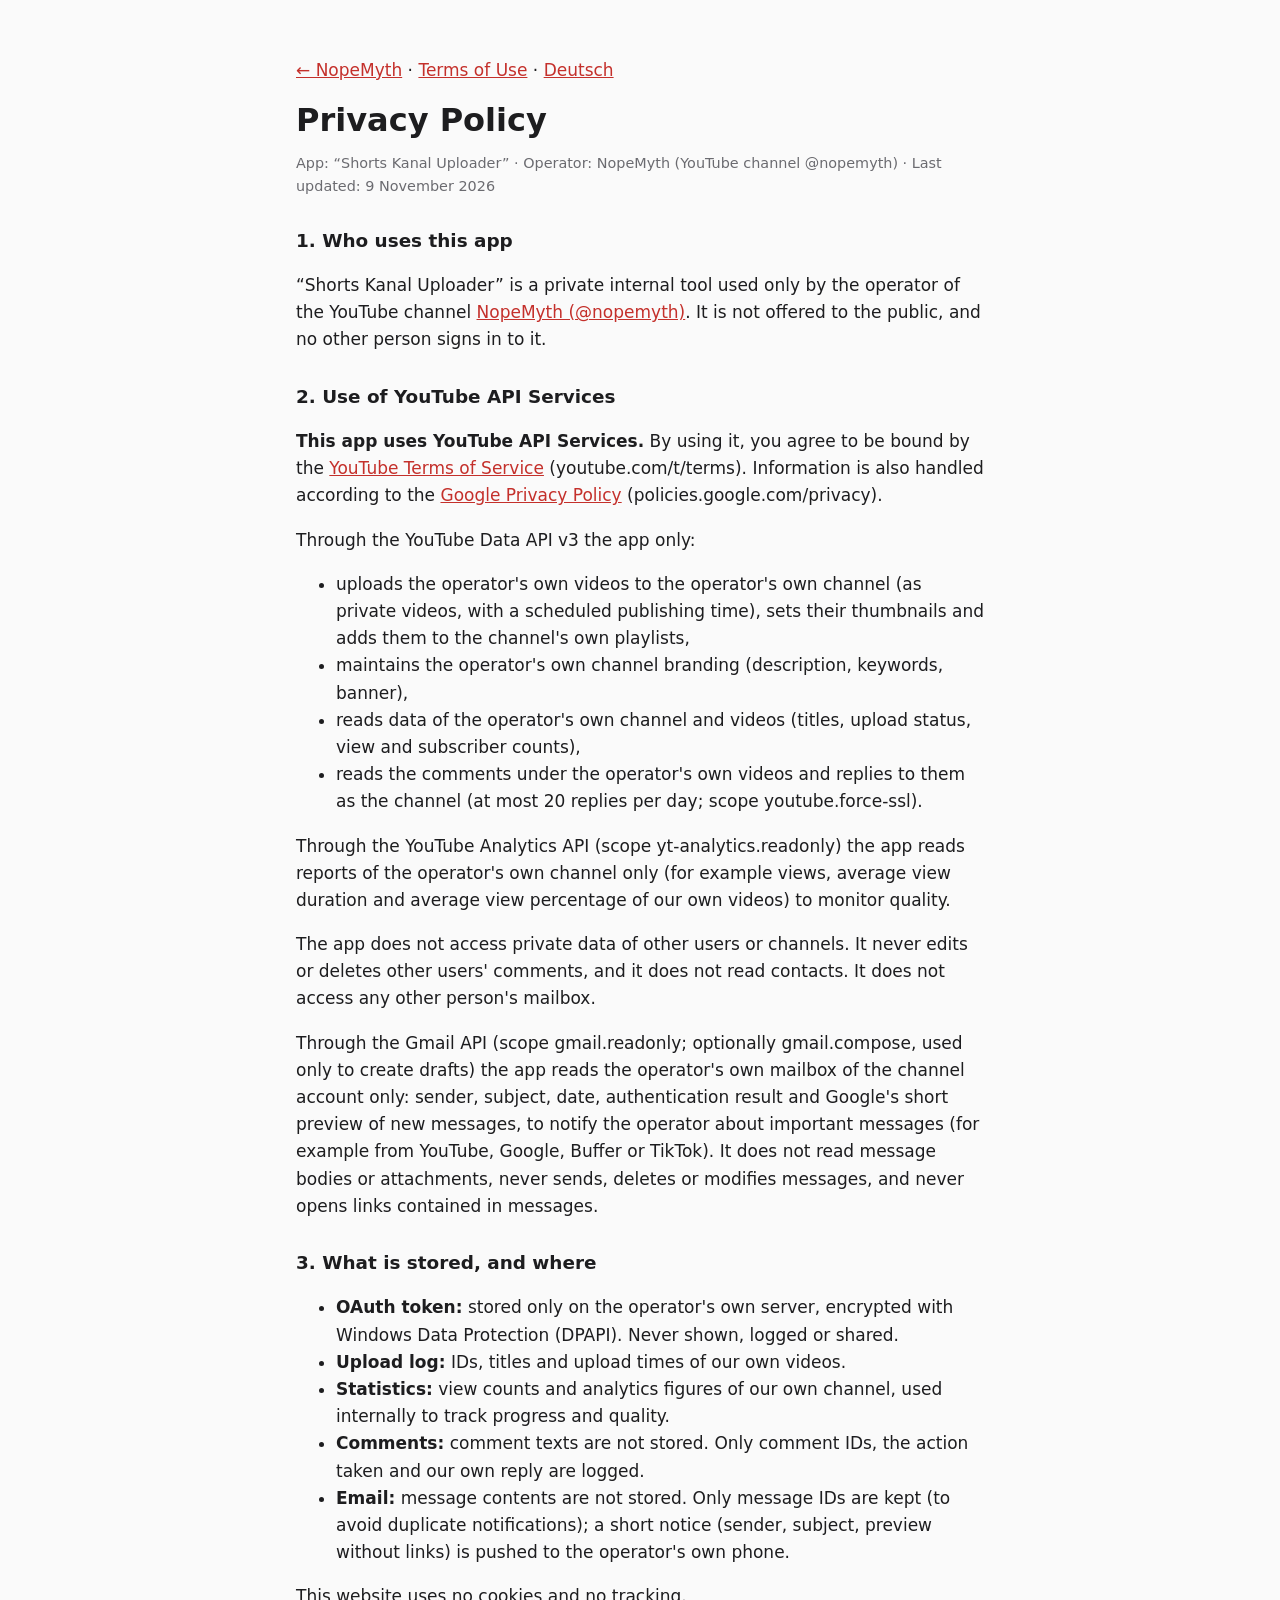
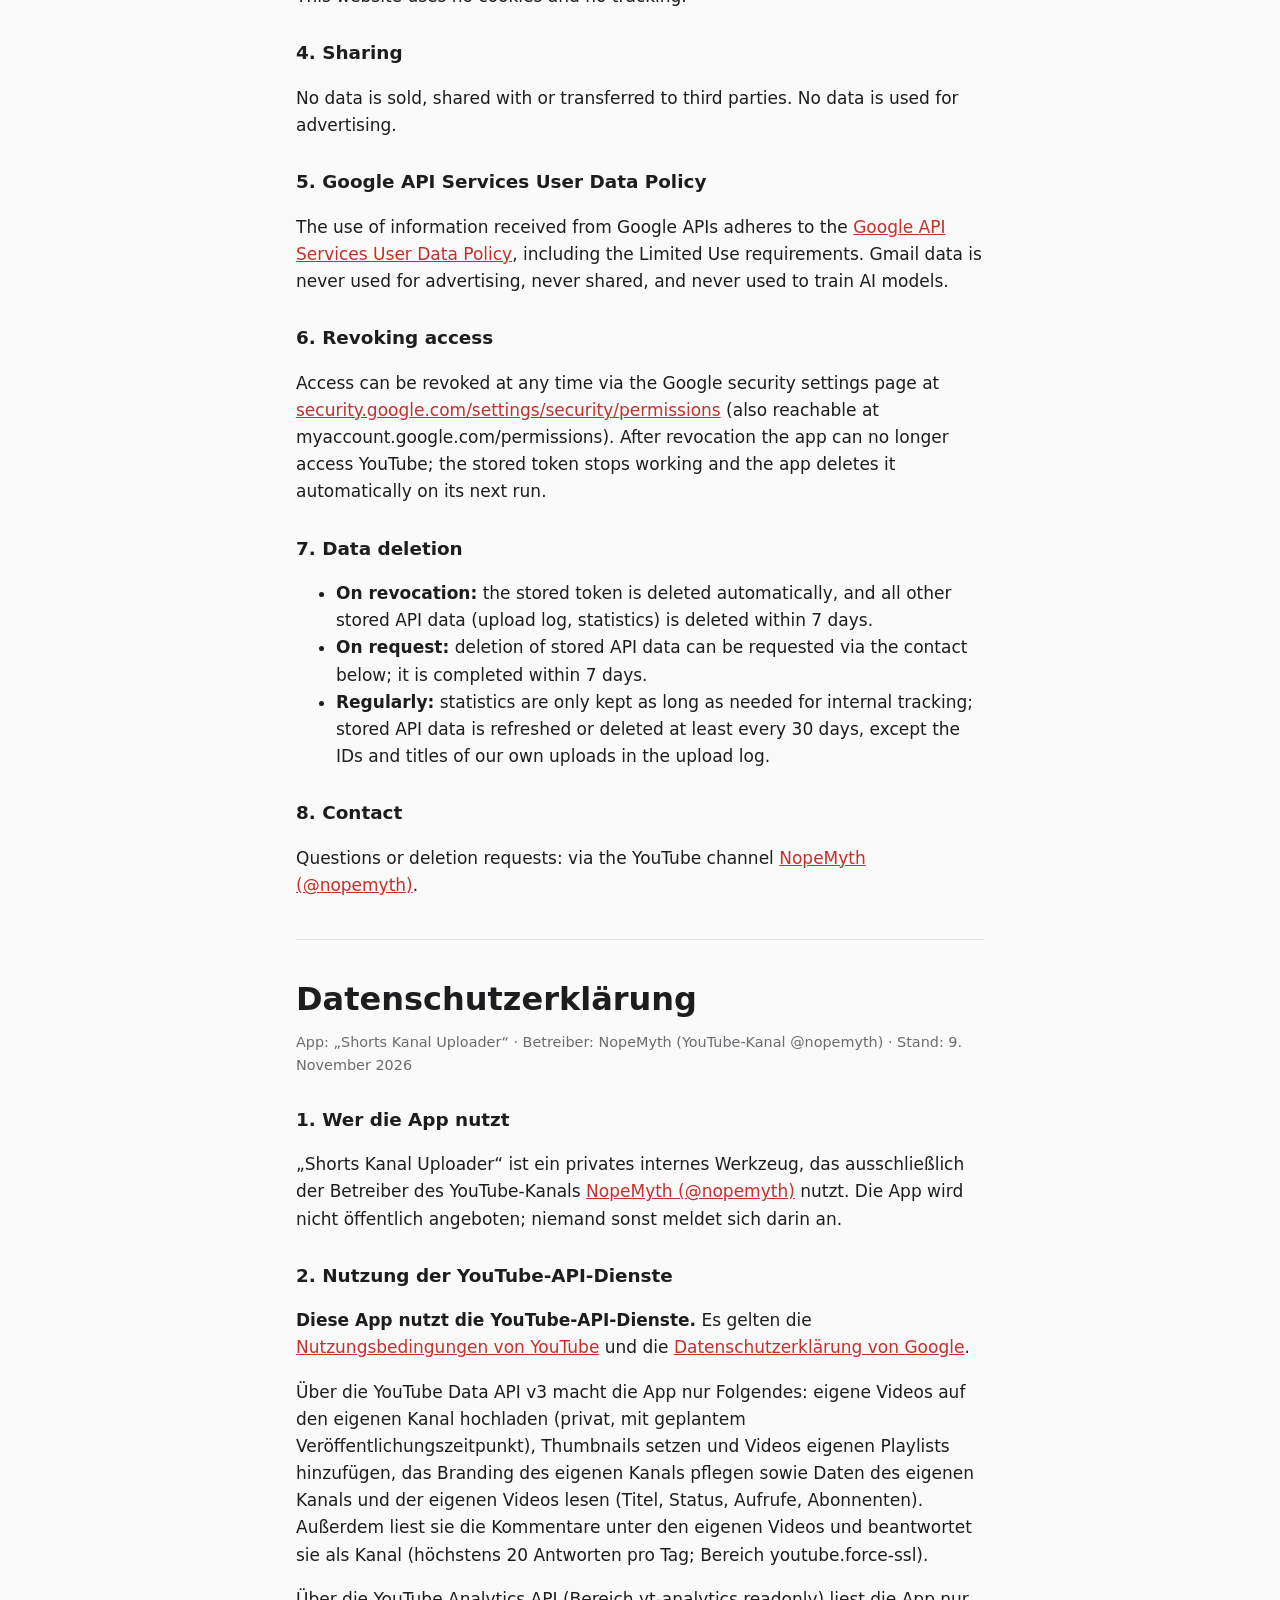
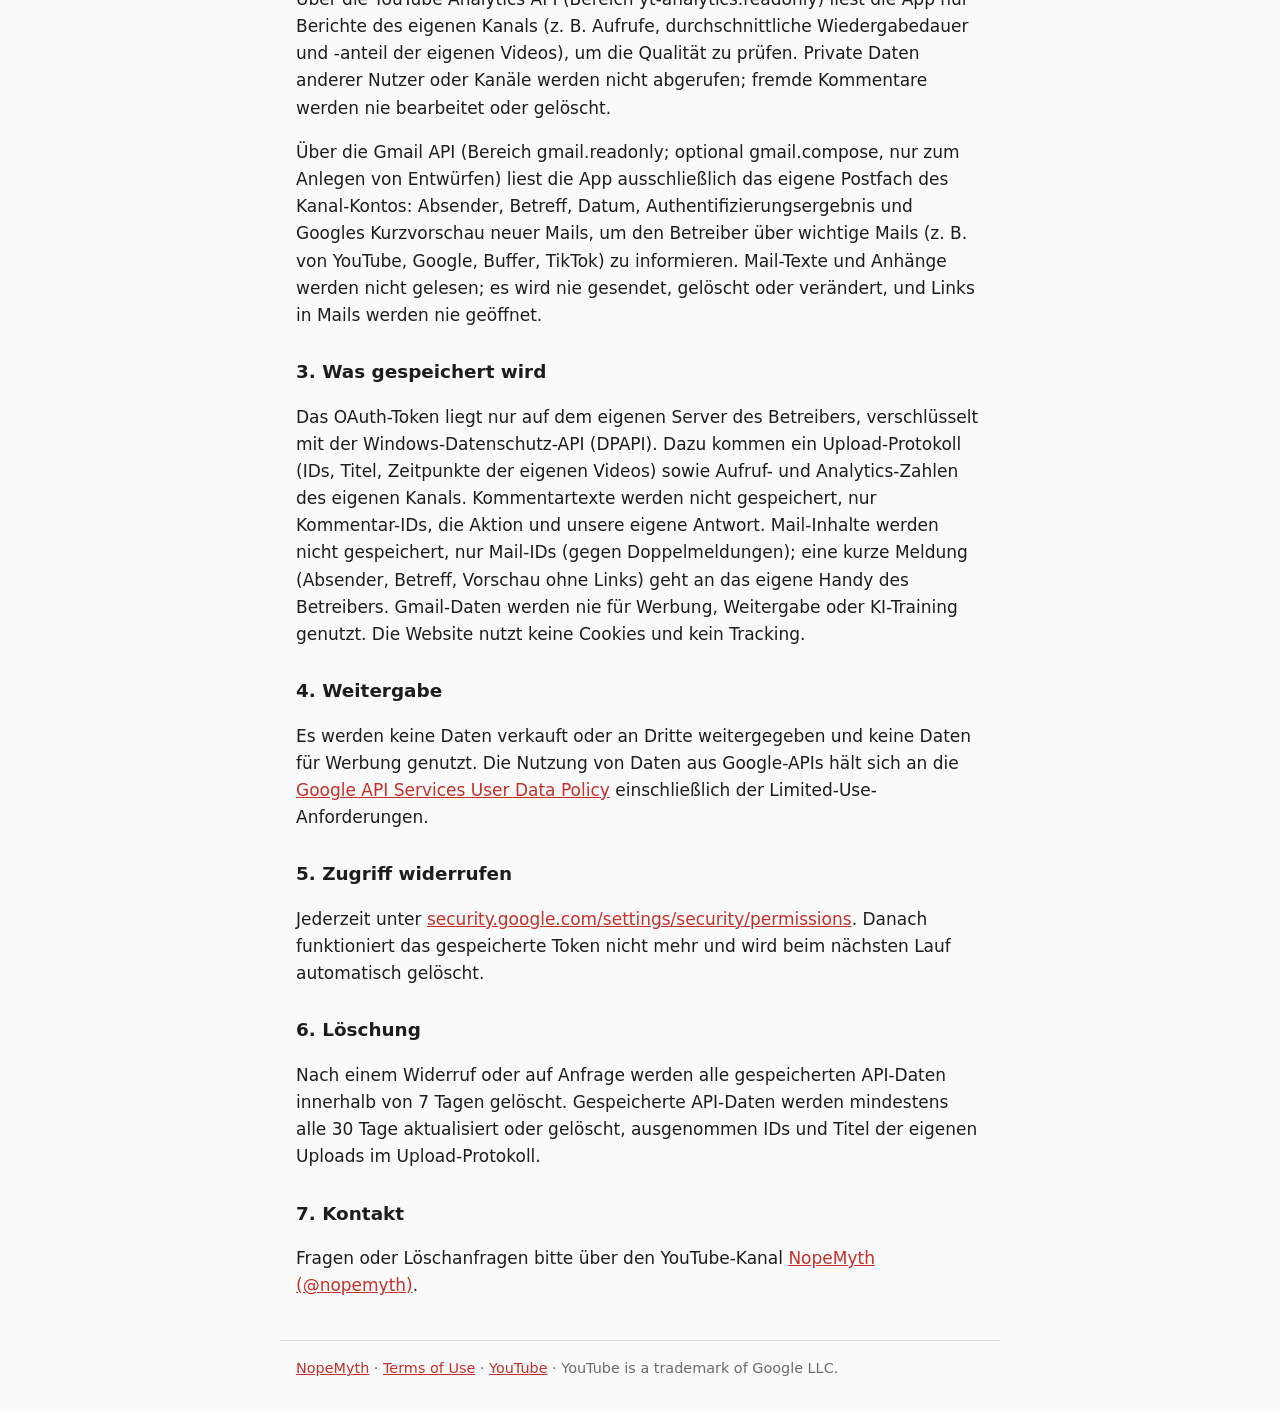
==== commit b5524da3: "Privacy policy: Gmail read-only notice for operator's own mailbox" ====
--- a/privacy.html
+++ b/privacy.html
@@ -11,7 +11,7 @@
   <p><a href="index.html">← NopeMyth</a> · <a href="terms.html">Terms of Use</a> · <a href="#de">Deutsch</a></p>
 
   <h1>Privacy Policy</h1>
-  <p class="meta">App: “Shorts Kanal Uploader” · Operator: NopeMyth (YouTube channel @nopemyth) · Last updated: 7 November 2026</p>
+  <p class="meta">App: “Shorts Kanal Uploader” · Operator: NopeMyth (YouTube channel @nopemyth) · Last updated: 9 November 2026</p>
 
   <h2>1. Who uses this app</h2>
   <p>“Shorts Kanal Uploader” is a private internal tool used only by the operator of the YouTube channel <a href="https://www.youtube.com/channel/UC6PvTMNjkVI3UBCZ_MT4IHA">NopeMyth (@nopemyth)</a>. It is not offered to the public, and no other person signs in to it.</p>
@@ -26,7 +26,8 @@
     <li>reads the comments under the operator's own videos and replies to them as the channel (at most 20 replies per day; scope youtube.force-ssl).</li>
   </ul>
   <p>Through the YouTube Analytics API (scope yt-analytics.readonly) the app reads reports of the operator's own channel only (for example views, average view duration and average view percentage of our own videos) to monitor quality.</p>
-  <p>The app does not access private data of other users or channels. It never edits or deletes other users' comments, and it does not read messages or contacts.</p>
+  <p>The app does not access private data of other users or channels. It never edits or deletes other users' comments, and it does not read contacts. It does not access any other person's mailbox.</p>
+  <p>Through the Gmail API (scope gmail.readonly; optionally gmail.compose, used only to create drafts) the app reads the operator's own mailbox of the channel account only: sender, subject, date, authentication result and Google's short preview of new messages, to notify the operator about important messages (for example from YouTube, Google, Buffer or TikTok). It does not read message bodies or attachments, never sends, deletes or modifies messages, and never opens links contained in messages.</p>
 
   <h2>3. What is stored, and where</h2>
   <ul>
@@ -34,6 +35,7 @@
     <li><strong>Upload log:</strong> IDs, titles and upload times of our own videos.</li>
     <li><strong>Statistics:</strong> view counts and analytics figures of our own channel, used internally to track progress and quality.</li>
     <li><strong>Comments:</strong> comment texts are not stored. Only comment IDs, the action taken and our own reply are logged.</li>
+    <li><strong>Email:</strong> message contents are not stored. Only message IDs are kept (to avoid duplicate notifications); a short notice (sender, subject, preview without links) is pushed to the operator's own phone.</li>
   </ul>
   <p>This website uses no cookies and no tracking.</p>
 
@@ -41,7 +43,7 @@
   <p>No data is sold, shared with or transferred to third parties. No data is used for advertising.</p>
 
   <h2>5. Google API Services User Data Policy</h2>
-  <p>The use of information received from Google APIs adheres to the <a href="https://developers.google.com/terms/api-services-user-data-policy">Google API Services User Data Policy</a>, including the Limited Use requirements.</p>
+  <p>The use of information received from Google APIs adheres to the <a href="https://developers.google.com/terms/api-services-user-data-policy">Google API Services User Data Policy</a>, including the Limited Use requirements. Gmail data is never used for advertising, never shared, and never used to train AI models.</p>
 
   <h2>6. Revoking access</h2>
   <p>Access can be revoked at any time via the Google security settings page at <a href="https://security.google.com/settings/security/permissions">security.google.com/settings/security/permissions</a> (also reachable at myaccount.google.com/permissions). After revocation the app can no longer access YouTube; the stored token stops working and the app deletes it automatically on its next run.</p>
@@ -59,7 +61,7 @@
   <hr>
 
   <h1 id="de">Datenschutzerklärung</h1>
-  <p class="meta">App: „Shorts Kanal Uploader“ · Betreiber: NopeMyth (YouTube-Kanal @nopemyth) · Stand: 7. November 2026</p>
+  <p class="meta">App: „Shorts Kanal Uploader“ · Betreiber: NopeMyth (YouTube-Kanal @nopemyth) · Stand: 9. November 2026</p>
 
   <h2>1. Wer die App nutzt</h2>
   <p>„Shorts Kanal Uploader“ ist ein privates internes Werkzeug, das ausschließlich der Betreiber des YouTube-Kanals <a href="https://www.youtube.com/channel/UC6PvTMNjkVI3UBCZ_MT4IHA">NopeMyth (@nopemyth)</a> nutzt. Die App wird nicht öffentlich angeboten; niemand sonst meldet sich darin an.</p>
@@ -68,9 +70,10 @@
   <p><strong>Diese App nutzt die YouTube-API-Dienste.</strong> Es gelten die <a href="https://www.youtube.com/t/terms">Nutzungsbedingungen von YouTube</a> und die <a href="https://policies.google.com/privacy">Datenschutzerklärung von Google</a>.</p>
   <p>Über die YouTube Data API v3 macht die App nur Folgendes: eigene Videos auf den eigenen Kanal hochladen (privat, mit geplantem Veröffentlichungszeitpunkt), Thumbnails setzen und Videos eigenen Playlists hinzufügen, das Branding des eigenen Kanals pflegen sowie Daten des eigenen Kanals und der eigenen Videos lesen (Titel, Status, Aufrufe, Abonnenten). Außerdem liest sie die Kommentare unter den eigenen Videos und beantwortet sie als Kanal (höchstens 20 Antworten pro Tag; Bereich youtube.force-ssl).</p>
   <p>Über die YouTube Analytics API (Bereich yt-analytics.readonly) liest die App nur Berichte des eigenen Kanals (z. B. Aufrufe, durchschnittliche Wiedergabedauer und -anteil der eigenen Videos), um die Qualität zu prüfen. Private Daten anderer Nutzer oder Kanäle werden nicht abgerufen; fremde Kommentare werden nie bearbeitet oder gelöscht.</p>
+  <p>Über die Gmail API (Bereich gmail.readonly; optional gmail.compose, nur zum Anlegen von Entwürfen) liest die App ausschließlich das eigene Postfach des Kanal-Kontos: Absender, Betreff, Datum, Authentifizierungsergebnis und Googles Kurzvorschau neuer Mails, um den Betreiber über wichtige Mails (z. B. von YouTube, Google, Buffer, TikTok) zu informieren. Mail-Texte und Anhänge werden nicht gelesen; es wird nie gesendet, gelöscht oder verändert, und Links in Mails werden nie geöffnet.</p>
 
   <h2>3. Was gespeichert wird</h2>
-  <p>Das OAuth-Token liegt nur auf dem eigenen Server des Betreibers, verschlüsselt mit der Windows-Datenschutz-API (DPAPI). Dazu kommen ein Upload-Protokoll (IDs, Titel, Zeitpunkte der eigenen Videos) sowie Aufruf- und Analytics-Zahlen des eigenen Kanals. Kommentartexte werden nicht gespeichert, nur Kommentar-IDs, die Aktion und unsere eigene Antwort. Die Website nutzt keine Cookies und kein Tracking.</p>
+  <p>Das OAuth-Token liegt nur auf dem eigenen Server des Betreibers, verschlüsselt mit der Windows-Datenschutz-API (DPAPI). Dazu kommen ein Upload-Protokoll (IDs, Titel, Zeitpunkte der eigenen Videos) sowie Aufruf- und Analytics-Zahlen des eigenen Kanals. Kommentartexte werden nicht gespeichert, nur Kommentar-IDs, die Aktion und unsere eigene Antwort. Mail-Inhalte werden nicht gespeichert, nur Mail-IDs (gegen Doppelmeldungen); eine kurze Meldung (Absender, Betreff, Vorschau ohne Links) geht an das eigene Handy des Betreibers. Gmail-Daten werden nie für Werbung, Weitergabe oder KI-Training genutzt. Die Website nutzt keine Cookies und kein Tracking.</p>
 
   <h2>4. Weitergabe</h2>
   <p>Es werden keine Daten verkauft oder an Dritte weitergegeben und keine Daten für Werbung genutzt. Die Nutzung von Daten aus Google-APIs hält sich an die <a href="https://developers.google.com/terms/api-services-user-data-policy">Google API Services User Data Policy</a> einschließlich der Limited-Use-Anforderungen.</p>
